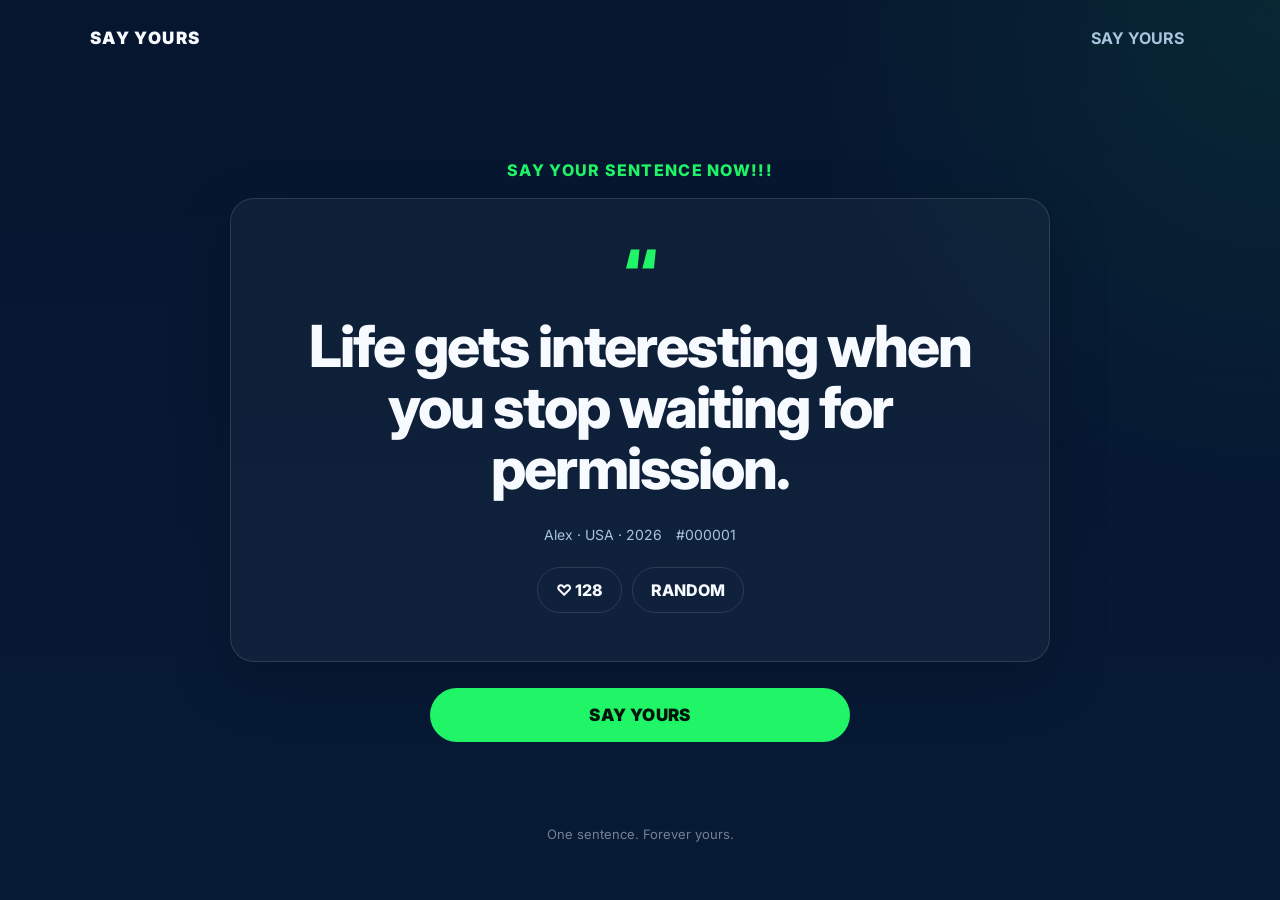
==== index.html @ 59a4abff "Add files via upload" ====
<!DOCTYPE html>
<html lang="en">
<head>
  <meta charset="UTF-8" />
  <meta name="viewport" content="width=device-width, initial-scale=1.0" />
  <meta name="theme-color" content="#06162F" />
  <meta name="description" content="SAY YOURS — Say your sentence NOW!!!" />
  <title>SAY YOURS — Say your sentence NOW!!!</title>
  <link rel="preconnect" href="https://fonts.googleapis.com">
  <link rel="preconnect" href="https://fonts.gstatic.com" crossorigin>
  <link href="https://fonts.googleapis.com/css2?family=Inter:wght@400;500;600;700;800;900&display=swap" rel="stylesheet">
  <link rel="stylesheet" href="styles.css" />
</head>
<body>
  <main id="app">
    <section class="screen active" id="home">
      <header class="topbar">
        <div class="brand">SAY YOURS</div>
        <button class="ghost-link" data-go="write">SAY YOURS</button>
      </header>

      <div class="home-wrap">
        <p class="eyebrow">Say your sentence NOW!!!</p>

        <article class="sentence-card">
          <div class="quote-mark">“</div>
          <p class="hero-sentence" id="homeSentence">
            Life gets interesting when you stop waiting for permission.
          </p>
          <div class="sentence-meta">
            <span>Alex · USA · 2026</span>
            <span>#000001</span>
          </div>
          <div class="sentence-actions">
            <button class="like-btn" id="likeBtn">♡ <span id="likeCount">128</span></button>
            <button class="mini-btn" id="randomBtn">RANDOM</button>
          </div>
        </article>

        <button class="primary big" data-go="write">SAY YOURS</button>
      </div>

      <footer class="footer">One sentence. Forever yours.</footer>
    </section>

    <section class="screen" id="write">
      <header class="topbar">
        <button class="back-btn" data-go="home">←</button>
        <div class="brand">SAY YOURS</div>
        <div class="spacer"></div>
      </header>

      <div class="form-wrap">
        <p class="eyebrow">Your words. Your legacy.</p>
        <h1>START NOW.</h1>

        <label class="section-label" for="sentenceInput">YOUR SENTENCE</label>
        <div class="input-panel">
          <textarea id="sentenceInput" maxlength="150" placeholder="Write something worth keeping..."></textarea>
          <div class="counter"><span id="charCount">0</span>/150</div>
        </div>

        <div class="section-label">MAKE IT YOURS</div>
        <div class="grid">
          <input id="nameInput" type="text" maxlength="40" placeholder="Name or nickname" />
          <input id="countryInput" type="text" maxlength="40" placeholder="Country" />
          <input id="yearInput" type="number" min="1900" max="2100" placeholder="Year (optional)" />
        </div>

        <div class="section-label">TAGS <span class="optional">(OPTIONAL · MAX 3)</span></div>
        <input id="tagsInput" type="text" maxlength="80" placeholder="life, love, football" />

        <button class="secondary inspiration" id="inspireBtn">NEED INSPIRATION</button>
        <button class="primary big" id="publishBtn">PUBLISH</button>

        <p class="fineprint">You can write in any language. Your sentence will stay exactly as you wrote it.</p>
      </div>
    </section>

    <section class="screen" id="checkout">
      <header class="topbar">
        <button class="back-btn" data-go="write">←</button>
        <div class="brand">SAY YOURS</div>
        <div class="spacer"></div>
      </header>

      <div class="checkout-wrap">
        <p class="eyebrow">Make it permanent.</p>
        <div class="price">US$1</div>
        <p class="checkout-copy">Just 1 dollar to be a poet.</p>

        <div class="preview-card">
          <p id="checkoutSentence">Your sentence will appear here.</p>
          <span id="checkoutAuthor">Anonymous</span>
        </div>

        <button class="pay-button apple" id="applePayBtn"> Pay</button>
        <button class="pay-button google" id="googlePayBtn">G Pay</button>
        <button class="pay-button paypal" id="paypalBtn">PayPal</button>

        <p class="fineprint">Demo checkout for now. Real payments will be connected later.</p>
      </div>
    </section>

    <section class="screen" id="success">
      <header class="topbar">
        <div class="brand">SAY YOURS</div>
        <button class="ghost-link" data-go="home">HOME</button>
      </header>

      <div class="success-wrap">
        <p class="eyebrow">IT’S YOURS!</p>
        <div class="success-quote">“</div>
        <p class="success-sentence" id="successSentence"></p>
        <div class="success-meta" id="successMeta"></div>
        <div class="permanent-number" id="permanentNumber">#000000</div>

        <div class="share-row">
          <button class="secondary" id="copyBtn">COPY LINK</button>
          <button class="primary" id="anotherBtn">SAY ANOTHER</button>
        </div>
      </div>
    </section>
  </main>

  <script src="app.js"></script>
</body>
</html>
---- styles.css ----
* { box-sizing: border-box; }

:root {
  --navy: #06162F;
  --navy-2: #0B2144;
  --white: #F7FBFF;
  --soft: #A9C4DD;
  --green: #20F567;
  --line: rgba(255,255,255,.12);
}

html, body {
  margin: 0;
  min-height: 100%;
  background: var(--navy);
  color: var(--white);
  font-family: Inter, Arial, sans-serif;
}

body { min-height: 100vh; }

button, input, textarea { font: inherit; }

button { cursor: pointer; }

.screen {
  display: none;
  min-height: 100vh;
  padding: 0 18px 28px;
  background:
    radial-gradient(circle at top right, rgba(32,245,103,.08), transparent 32%),
    linear-gradient(180deg, #06162F 0%, #071A36 100%);
}

.screen.active { display: block; }

.topbar {
  max-width: 1100px;
  margin: 0 auto;
  height: 76px;
  display: flex;
  align-items: center;
  justify-content: space-between;
}

.brand {
  font-weight: 900;
  letter-spacing: .08em;
  font-size: 17px;
}

.ghost-link, .back-btn {
  background: transparent;
  color: var(--soft);
  border: 0;
  font-weight: 700;
}

.back-btn { font-size: 26px; color: var(--white); }
.spacer { width: 28px; }

.home-wrap, .form-wrap, .checkout-wrap, .success-wrap {
  width: min(100%, 820px);
  margin: 0 auto;
}

.home-wrap {
  min-height: calc(100vh - 150px);
  display: flex;
  flex-direction: column;
  justify-content: center;
  text-align: center;
}

.eyebrow {
  color: var(--green);
  text-transform: uppercase;
  font-weight: 800;
  letter-spacing: .08em;
  margin: 0 0 18px;
}

.sentence-card, .preview-card {
  border: 1px solid var(--line);
  background: rgba(255,255,255,.035);
  border-radius: 24px;
  padding: 30px 24px;
  box-shadow: 0 18px 60px rgba(0,0,0,.18);
}

.quote-mark, .success-quote {
  font-size: 64px;
  line-height: .8;
  color: var(--green);
  font-weight: 900;
}

.hero-sentence {
  margin: 18px auto 28px;
  max-width: 720px;
  font-size: clamp(30px, 5vw, 58px);
  line-height: 1.05;
  font-weight: 800;
  letter-spacing: -.035em;
}

.sentence-meta, .success-meta {
  display: flex;
  flex-wrap: wrap;
  justify-content: center;
  gap: 14px;
  color: var(--soft);
  font-size: 14px;
}

.sentence-actions {
  margin-top: 24px;
  display: flex;
  justify-content: center;
  gap: 10px;
}

.like-btn, .mini-btn, .secondary {
  border: 1px solid var(--line);
  background: transparent;
  color: var(--white);
  border-radius: 999px;
  padding: 12px 18px;
  font-weight: 800;
}

.primary {
  border: 0;
  background: var(--green);
  color: #00150A;
  border-radius: 999px;
  font-weight: 900;
  letter-spacing: .02em;
}

.big {
  width: min(100%, 420px);
  margin: 26px auto 0;
  padding: 17px 24px;
  font-size: 17px;
}

.footer {
  text-align: center;
  color: rgba(255,255,255,.45);
  font-size: 13px;
}

.form-wrap { padding: 34px 0 70px; }
.form-wrap h1 {
  font-size: clamp(44px, 7vw, 78px);
  margin: 0 0 34px;
  letter-spacing: -.055em;
}

.section-label {
  display: block;
  color: var(--green);
  font-size: 13px;
  font-weight: 900;
  letter-spacing: .08em;
  margin: 22px 0 10px;
}

.optional { color: var(--soft); font-weight: 600; }

.input-panel {
  border: 1px solid var(--line);
  border-radius: 20px;
  background: rgba(255,255,255,.035);
  padding: 16px;
}

textarea {
  width: 100%;
  min-height: 170px;
  resize: vertical;
  border: 0;
  outline: 0;
  background: transparent;
  color: var(--white);
  font-size: 24px;
  font-weight: 650;
  line-height: 1.35;
}

textarea::placeholder, input::placeholder { color: rgba(255,255,255,.35); }

.counter {
  text-align: right;
  color: var(--soft);
  font-size: 13px;
  margin-top: 8px;
}

.grid {
  display: grid;
  grid-template-columns: 1fr 1fr 1fr;
  gap: 10px;
}

input {
  width: 100%;
  border: 1px solid var(--line);
  border-radius: 14px;
  background: rgba(255,255,255,.035);
  color: var(--white);
  padding: 15px 14px;
  outline: none;
}

.inspiration {
  margin-top: 22px;
  width: 100%;
}

.fineprint {
  text-align: center;
  color: rgba(255,255,255,.48);
  font-size: 12px;
  margin-top: 16px;
  line-height: 1.5;
}

.checkout-wrap {
  padding: 54px 0 70px;
  text-align: center;
  max-width: 560px;
}

.price {
  font-size: clamp(72px, 14vw, 130px);
  font-weight: 900;
  letter-spacing: -.07em;
  color: var(--white);
}

.checkout-copy {
  margin: -4px 0 28px;
  color: var(--soft);
  font-size: 18px;
}

.preview-card {
  margin-bottom: 24px;
  text-align: left;
}

.preview-card p {
  font-size: 24px;
  line-height: 1.28;
  font-weight: 750;
  margin: 0 0 14px;
}

.preview-card span { color: var(--soft); font-size: 13px; }

.pay-button {
  width: 100%;
  border: 0;
  border-radius: 14px;
  padding: 16px;
  margin-top: 10px;
  font-weight: 800;
  font-size: 18px;
}

.apple { background: white; color: black; }
.google { background: #F3F3F3; color: #111; }
.paypal { background: #FFC439; color: #111; }

.success-wrap {
  min-height: calc(100vh - 110px);
  display: flex;
  flex-direction: column;
  justify-content: center;
  text-align: center;
}

.success-sentence {
  max-width: 780px;
  margin: 10px auto 24px;
  font-size: clamp(34px, 6vw, 72px);
  line-height: 1.05;
  font-weight: 900;
  letter-spacing: -.045em;
}

.permanent-number {
  margin-top: 22px;
  color: var(--green);
  font-weight: 900;
  font-size: 22px;
  letter-spacing: .08em;
}

.share-row {
  display: flex;
  justify-content: center;
  gap: 10px;
  margin-top: 34px;
  flex-wrap: wrap;
}

.share-row button { padding: 14px 22px; }

@media (max-width: 720px) {
  .topbar { height: 68px; }
  .screen { padding-left: 14px; padding-right: 14px; }
  .sentence-card { padding: 24px 18px; border-radius: 20px; }
  .grid { grid-template-columns: 1fr; }
  .form-wrap { padding-top: 18px; }
  .hero-sentence { font-size: 38px; }
  textarea { font-size: 21px; min-height: 150px; }
}

@media (min-width: 1000px) {
  .sentence-card { padding: 48px; }
}
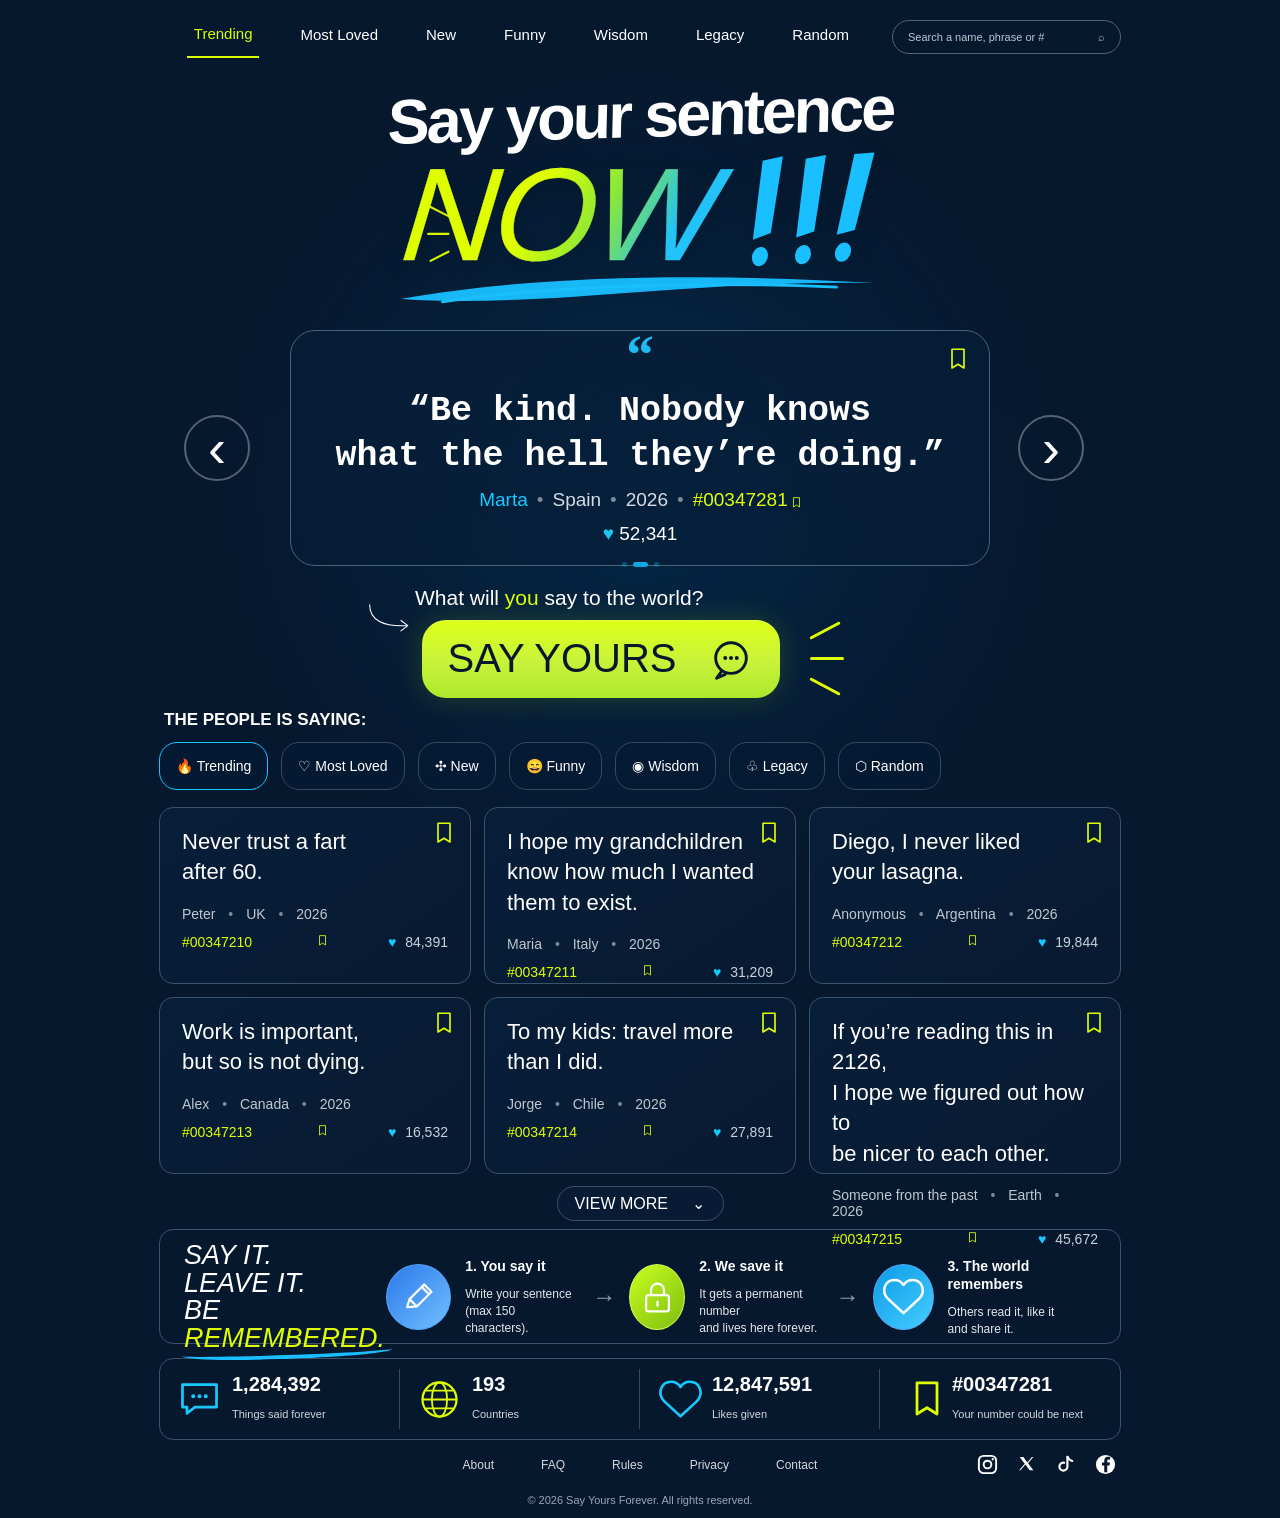
==== commit 4b4f46ff: "Add files via upload" ====
--- a/index.html
+++ b/index.html
@@ -1,57 +1,86 @@
 <!DOCTYPE html>
 <html lang="en">
 <head>
-  <meta charset="UTF-8" />
-  <meta name="viewport" content="width=device-width, initial-scale=1.0" />
-  <meta name="theme-color" content="#06162F" />
-  <meta name="description" content="SAY YOURS — Say your sentence NOW!!!" />
+  <meta charset="UTF-8">
+  <meta name="viewport" content="width=device-width, initial-scale=1.0">
+  <meta name="theme-color" content="#06172e">
+  <meta name="description" content="SAY YOURS — Say your sentence NOW!!!">
   <title>SAY YOURS — Say your sentence NOW!!!</title>
-  <link rel="preconnect" href="https://fonts.googleapis.com">
-  <link rel="preconnect" href="https://fonts.gstatic.com" crossorigin>
-  <link href="https://fonts.googleapis.com/css2?family=Inter:wght@400;500;600;700;800;900&display=swap" rel="stylesheet">
-  <link rel="stylesheet" href="styles.css" />
+  <link rel="stylesheet" href="styles.css">
 </head>
 <body>
   <main id="app">
     <section class="screen active" id="home">
-      <header class="topbar">
-        <div class="brand">SAY YOURS</div>
-        <button class="ghost-link" data-go="write">SAY YOURS</button>
-      </header>
-
-      <div class="home-wrap">
-        <p class="eyebrow">Say your sentence NOW!!!</p>
-
-        <article class="sentence-card">
-          <div class="quote-mark">“</div>
-          <p class="hero-sentence" id="homeSentence">
-            Life gets interesting when you stop waiting for permission.
-          </p>
-          <div class="sentence-meta">
-            <span>Alex · USA · 2026</span>
-            <span>#000001</span>
-          </div>
-          <div class="sentence-actions">
-            <button class="like-btn" id="likeBtn">♡ <span id="likeCount">128</span></button>
-            <button class="mini-btn" id="randomBtn">RANDOM</button>
-          </div>
-        </article>
-
-        <button class="primary big" data-go="write">SAY YOURS</button>
-      </div>
-
-      <footer class="footer">One sentence. Forever yours.</footer>
+<div class="page">
+<header class="top"><nav class="tabs"><a class="active">Trending</a><a>Most Loved</a><a>New</a><a>Funny</a><a>Wisdom</a><a>Legacy</a><a>Random</a></nav><div class="search">Search a name, phrase or # <span>⌕</span></div></header>
+<section class="hero">
+<div class="hero-title">
+      <div class="line1">Say your sentence</div>
+      <div class="now-wrap">
+      <span class="now-left-rays" aria-hidden="true"><i></i><i></i><i></i></span>
+      <div class="now-row" aria-label="NOW!!!"><span class="now-text">NOW</span><span class="bang-svg-group" aria-hidden="true">
+<span class="bang-svg"><svg viewBox="0 0 48 145"><path d="M14 7 L39 4 L29 99 L7 105 Z" fill="#19bfff"></path><ellipse cx="17" cy="127" rx="10" ry="12" fill="#19bfff"></ellipse></svg></span>
+<span class="bang-svg"><svg viewBox="0 0 48 145"><path d="M13 8 L38 5 L30 100 L8 106 Z" fill="#19bfff"></path><ellipse cx="18" cy="128" rx="10" ry="12" fill="#19bfff"></ellipse></svg></span>
+<span class="bang-svg"><svg viewBox="0 0 48 145"><path d="M15 6 L40 5 L29 101 L7 106 Z" fill="#19bfff"></path><ellipse cx="18" cy="128" rx="10" ry="12" fill="#19bfff"></ellipse></svg></span>
+</span>
+      </div></div>
+      <svg class="now-swoosh" viewBox="0 0 520 42" aria-hidden="true">
+        <path d="M18 31 C145 8 318 4 496 15 C421 13 328 19 259 24 C167 31 93 36 18 31Z" fill="#19bfff" opacity=".96"></path>
+        <path d="M60 34 C165 18 315 13 458 19" fill="none" stroke="#19bfff" stroke-width="2.8" stroke-linecap="round"></path>
+      </svg>
+    </div>
+<div class="quote-zone"><button class="circ">‹</button><div class="feature"><span class="feature-bookmark"><svg class="svg-bookmark" viewBox="0 0 24 32" aria-hidden="true"><path d="M4 3h16v25l-8-5-8 5z" fill="none" stroke="currentColor" stroke-width="2.2" stroke-linejoin="round"></path></svg></span><div class="qmark">“</div><div class="feature-text" id="homeSentence">“Be kind. Nobody knows<br>what the hell they’re doing.”</div><div class="feature-meta"><span class="cyan">Marta</span><i>•</i><span>Spain</span><i>•</i><span>2026</span><i>•</i><span class="lime">#00347281</span><span class="mini-bookmark"><svg class="svg-bookmark" viewBox="0 0 24 32" aria-hidden="true"><path d="M4 3h16v25l-8-5-8 5z" fill="none" stroke="currentColor" stroke-width="2.2" stroke-linejoin="round"></path></svg></span></div><div class="likes">♥ <span id="likeCount">52,341</span></div><div class="dots"><b></b><b class="on"></b><b></b></div></div><button class="circ">›</button></div>
+<div class="prompt-block">
+      <div class="question">What will <span>you</span> say to the world?</div>
+      <svg class="prompt-arrow" viewBox="0 0 95 58" aria-hidden="true">
+        <path d="M8 8 C8 35 32 46 72 44" fill="none" stroke="#fff" stroke-width="2.2" stroke-linecap="round"></path>
+        <path d="M62 35 L74 44 L62 53" fill="none" stroke="#fff" stroke-width="2.2" stroke-linecap="round" stroke-linejoin="round"></path>
+      </svg>
+    </div>
+    <div class="cta-row">
+      <button class="say" data-go="write">SAY YOURS <span class="chat-symbol"><svg class="svg-chat-round" viewBox="0 0 48 48" aria-hidden="true">
+  <circle cx="24" cy="22" r="16" fill="none" stroke="currentColor" stroke-width="3"></circle>
+  <path d="M14 36l-5 7 9-4" fill="none" stroke="currentColor" stroke-width="3" stroke-linecap="round" stroke-linejoin="round"></path>
+  <circle cx="18" cy="22" r="2.1" fill="currentColor"></circle>
+  <circle cx="24" cy="22" r="2.1" fill="currentColor"></circle>
+  <circle cx="30" cy="22" r="2.1" fill="currentColor"></circle>
+</svg></span></button>
+      <span class="cta-rays" aria-hidden="true"><i></i><i></i><i></i></span>
+    </div>
+</section>
+<section class="world"><h2>THE PEOPLE IS SAYING:</h2><div class="filters"><button class="sel">🔥 Trending</button><button>♡ Most Loved</button><button>✣ New</button><button>😄 Funny</button><button>◉ Wisdom</button><button>♧ Legacy</button><button>⬡ Random</button></div>
+<div class="cards">
+<article><span class="bookmark"><svg class="svg-bookmark" viewBox="0 0 24 32" aria-hidden="true"><path d="M4 3h16v25l-8-5-8 5z" fill="none" stroke="currentColor" stroke-width="2.2" stroke-linejoin="round"></path></svg></span><p>Never trust a fart<br>after 60.</p><div class="m">Peter <i>•</i> UK <i>•</i> 2026</div><footer><span class="lime">#00347210</span><span class="mini-bookmark"><svg class="svg-bookmark" viewBox="0 0 24 32" aria-hidden="true"><path d="M4 3h16v25l-8-5-8 5z" fill="none" stroke="currentColor" stroke-width="2.2" stroke-linejoin="round"></path></svg></span><span class="cyan">♥ <b>84,391</b></span></footer></article>
+<article><span class="bookmark"><svg class="svg-bookmark" viewBox="0 0 24 32" aria-hidden="true"><path d="M4 3h16v25l-8-5-8 5z" fill="none" stroke="currentColor" stroke-width="2.2" stroke-linejoin="round"></path></svg></span><p>I hope my grandchildren<br>know how much I wanted<br>them to exist.</p><div class="m">Maria <i>•</i> Italy <i>•</i> 2026</div><footer><span class="lime">#00347211</span><span class="mini-bookmark"><svg class="svg-bookmark" viewBox="0 0 24 32" aria-hidden="true"><path d="M4 3h16v25l-8-5-8 5z" fill="none" stroke="currentColor" stroke-width="2.2" stroke-linejoin="round"></path></svg></span><span class="cyan">♥ <b>31,209</b></span></footer></article>
+<article><span class="bookmark"><svg class="svg-bookmark" viewBox="0 0 24 32" aria-hidden="true"><path d="M4 3h16v25l-8-5-8 5z" fill="none" stroke="currentColor" stroke-width="2.2" stroke-linejoin="round"></path></svg></span><p>Diego, I never liked<br>your lasagna.</p><div class="m">Anonymous <i>•</i> Argentina <i>•</i> 2026</div><footer><span class="lime">#00347212</span><span class="mini-bookmark"><svg class="svg-bookmark" viewBox="0 0 24 32" aria-hidden="true"><path d="M4 3h16v25l-8-5-8 5z" fill="none" stroke="currentColor" stroke-width="2.2" stroke-linejoin="round"></path></svg></span><span class="cyan">♥ <b>19,844</b></span></footer></article>
+<article><span class="bookmark"><svg class="svg-bookmark" viewBox="0 0 24 32" aria-hidden="true"><path d="M4 3h16v25l-8-5-8 5z" fill="none" stroke="currentColor" stroke-width="2.2" stroke-linejoin="round"></path></svg></span><p>Work is important,<br>but so is not dying.</p><div class="m">Alex <i>•</i> Canada <i>•</i> 2026</div><footer><span class="lime">#00347213</span><span class="mini-bookmark"><svg class="svg-bookmark" viewBox="0 0 24 32" aria-hidden="true"><path d="M4 3h16v25l-8-5-8 5z" fill="none" stroke="currentColor" stroke-width="2.2" stroke-linejoin="round"></path></svg></span><span class="cyan">♥ <b>16,532</b></span></footer></article>
+<article><span class="bookmark"><svg class="svg-bookmark" viewBox="0 0 24 32" aria-hidden="true"><path d="M4 3h16v25l-8-5-8 5z" fill="none" stroke="currentColor" stroke-width="2.2" stroke-linejoin="round"></path></svg></span><p>To my kids: travel more<br>than I did.</p><div class="m">Jorge <i>•</i> Chile <i>•</i> 2026</div><footer><span class="lime">#00347214</span><span class="mini-bookmark"><svg class="svg-bookmark" viewBox="0 0 24 32" aria-hidden="true"><path d="M4 3h16v25l-8-5-8 5z" fill="none" stroke="currentColor" stroke-width="2.2" stroke-linejoin="round"></path></svg></span><span class="cyan">♥ <b>27,891</b></span></footer></article>
+<article><span class="bookmark"><svg class="svg-bookmark" viewBox="0 0 24 32" aria-hidden="true"><path d="M4 3h16v25l-8-5-8 5z" fill="none" stroke="currentColor" stroke-width="2.2" stroke-linejoin="round"></path></svg></span><p>If you’re reading this in 2126,<br>I hope we figured out how to<br>be nicer to each other.</p><div class="m">Someone from the past <i>•</i> Earth <i>•</i> 2026</div><footer><span class="lime">#00347215</span><span class="mini-bookmark"><svg class="svg-bookmark" viewBox="0 0 24 32" aria-hidden="true"><path d="M4 3h16v25l-8-5-8 5z" fill="none" stroke="currentColor" stroke-width="2.2" stroke-linejoin="round"></path></svg></span><span class="cyan">♥ <b>45,672</b></span></footer></article>
+</div><button class="view">VIEW MORE <span class="view-arrow">⌄</span></button></section>
+<section class="steps"><div class="legacy">SAY IT.<br>LEAVE IT.<br><span class="be">BE</span> <span class="remembered">REMEMBERED.</span></div><div class="step"><div class="icon pen"><svg class="svg-step" viewBox="0 0 48 48" aria-hidden="true"><path d="m10 36 3-10L31 8l9 9-18 18zM13 26l9 9M28 11l9 9" fill="none" stroke="currentColor" stroke-width="2.7" stroke-linejoin="round"></path></svg></div><div><b>1. You say it</b><small>Write your sentence<br>(max 150 characters).</small></div></div><div class="arrowthin">→</div><div class="step"><div class="icon lock"><svg class="svg-step" viewBox="0 0 48 48" aria-hidden="true"><rect x="10" y="21" width="28" height="20" rx="3" fill="none" stroke="currentColor" stroke-width="2.7"></rect><path d="M16 21v-6a8 8 0 0 1 16 0v6M24 29v5" fill="none" stroke="currentColor" stroke-width="2.7" stroke-linecap="round"></path></svg></div><div><b>2. We save it</b><small>It gets a permanent number<br>and lives here forever.</small></div></div><div class="arrowthin">→</div><div class="step"><div class="icon heart"><svg class="svg-heart" viewBox="0 0 48 44" aria-hidden="true"><path d="M24 40 7.5 24.8C-2 16 3.2 3 14 3c5 0 8.2 2.7 10 5.6C25.8 5.7 29 3 34 3c10.8 0 16 13 6.5 21.8z" fill="none" stroke="currentColor" stroke-width="2.8" stroke-linejoin="round"></path></svg></div><div><b>3. The world remembers</b><small>Others read it, like it<br>and share it.</small></div></div></section>
+<section class="stats"><div><span class="ico chat-ico"><svg class="svg-chat" viewBox="0 0 48 42" aria-hidden="true"><path d="M5 5h38v25H19l-9 7v-7H5z" fill="none" stroke="currentColor" stroke-width="3" stroke-linejoin="round"></path><circle cx="17" cy="18" r="2.2" fill="currentColor"></circle><circle cx="24" cy="18" r="2.2" fill="currentColor"></circle><circle cx="31" cy="18" r="2.2" fill="currentColor"></circle></svg></span><b>1,284,392</b><small>Things said forever</small></div><div><span class="ico globe-ico lime"><svg class="svg-globe" viewBox="0 0 48 48" aria-hidden="true"><circle cx="24" cy="24" r="19" fill="none" stroke="currentColor" stroke-width="2.5"></circle><ellipse cx="24" cy="24" rx="8.5" ry="19" fill="none" stroke="currentColor" stroke-width="2"></ellipse><path d="M5 24h38M9 14h30M9 34h30" fill="none" stroke="currentColor" stroke-width="2"></path></svg></span><b>193</b><small>Countries</small></div><div><span class="ico cyan heart-ico"><svg class="svg-heart" viewBox="0 0 48 44" aria-hidden="true"><path d="M24 40 7.5 24.8C-2 16 3.2 3 14 3c5 0 8.2 2.7 10 5.6C25.8 5.7 29 3 34 3c10.8 0 16 13 6.5 21.8z" fill="none" stroke="currentColor" stroke-width="2.8" stroke-linejoin="round"></path></svg></span><b>12,847,591</b><small>Likes given</small></div><div><span class="ico lime stat-flag"><svg class="svg-bookmark" viewBox="0 0 24 32" aria-hidden="true"><path d="M4 3h16v25l-8-5-8 5z" fill="none" stroke="currentColor" stroke-width="2.2" stroke-linejoin="round"></path></svg></span><b>#00347281</b><small>Your number could be next</small></div></section>
+<footer class="footer"><div>About</div><div>FAQ</div><div>Rules</div><div>Privacy</div><div>Contact</div><span class="social">
+<svg viewBox="0 0 24 24" aria-label="Instagram"><rect x="3" y="3" width="18" height="18" rx="5" fill="none" stroke="currentColor" stroke-width="2"></rect><circle cx="12" cy="12" r="4" fill="none" stroke="currentColor" stroke-width="2"></circle><circle cx="17.5" cy="6.5" r="1.2" fill="currentColor"></circle></svg>
+<svg viewBox="0 0 24 24" aria-label="X">
+      <path d="M4.2 3.5h4.2l4.6 6.1 5.2-6.1h1.6l-6 7 6 8h-4.2l-4.9-6.5-5.5 6.5H3.6l6.3-7.3z" fill="currentColor"></path>
+    </svg>
+<svg viewBox="0 0 24 24" aria-label="TikTok"><path d="M14 4v10.2a4.2 4.2 0 1 1-3.3-4.1" fill="none" stroke="currentColor" stroke-width="2.2" stroke-linecap="round"></path><path d="M14 4c1.2 2.4 2.7 3.8 5 4.3" fill="none" stroke="currentColor" stroke-width="2.2" stroke-linecap="round"></path></svg>
+<svg viewBox="0 0 24 24" aria-label="Facebook">
+      <circle cx="12" cy="12" r="10" fill="currentColor"></circle>
+      <path d="M13.8 20v-7h2.4l.4-3h-2.8V8.3c0-.9.3-1.5 1.6-1.5h1.5V4.1c-.5-.1-1.4-.1-2.3-.1-2.3 0-3.9 1.4-3.9 4V10H8.3v3h2.4v7z" fill="#06172f"></path>
+    </svg>
+</span><small>© 2026 Say Yours Forever. All rights reserved.</small></footer>
+</div>
     </section>
 
-    <section class="screen" id="write">
-      <header class="topbar">
-        <button class="back-btn" data-go="home">←</button>
-        <div class="brand">SAY YOURS</div>
-        <div class="spacer"></div>
+    <section class="screen app-screen" id="write">
+      <header class="app-topbar">
+        <button class="app-back" data-go="home">←</button>
+        <div class="app-brand">SAY YOURS</div>
+        <div class="app-spacer"></div>
       </header>
-
       <div class="form-wrap">
-        <p class="eyebrow">Your words. Your legacy.</p>
+        <p class="app-eyebrow">Your words. Your legacy.</p>
         <h1>START NOW.</h1>
 
         <label class="section-label" for="sentenceInput">YOUR SENTENCE</label>
@@ -61,31 +90,30 @@
         </div>
 
         <div class="section-label">MAKE IT YOURS</div>
-        <div class="grid">
-          <input id="nameInput" type="text" maxlength="40" placeholder="Name or nickname" />
-          <input id="countryInput" type="text" maxlength="40" placeholder="Country" />
-          <input id="yearInput" type="number" min="1900" max="2100" placeholder="Year (optional)" />
+        <div class="input-grid">
+          <input id="nameInput" type="text" maxlength="40" placeholder="Name or nickname">
+          <input id="countryInput" type="text" maxlength="40" placeholder="Country">
+          <input id="yearInput" type="number" min="1900" max="2100" placeholder="Year (optional)">
         </div>
 
         <div class="section-label">TAGS <span class="optional">(OPTIONAL · MAX 3)</span></div>
-        <input id="tagsInput" type="text" maxlength="80" placeholder="life, love, football" />
+        <input id="tagsInput" type="text" maxlength="80" placeholder="life, love, football">
 
-        <button class="secondary inspiration" id="inspireBtn">NEED INSPIRATION</button>
-        <button class="primary big" id="publishBtn">PUBLISH</button>
+        <button class="app-secondary inspiration" id="inspireBtn">NEED INSPIRATION</button>
+        <button class="app-primary app-big" id="publishBtn">PUBLISH</button>
 
         <p class="fineprint">You can write in any language. Your sentence will stay exactly as you wrote it.</p>
       </div>
     </section>
 
-    <section class="screen" id="checkout">
-      <header class="topbar">
-        <button class="back-btn" data-go="write">←</button>
-        <div class="brand">SAY YOURS</div>
-        <div class="spacer"></div>
+    <section class="screen app-screen" id="checkout">
+      <header class="app-topbar">
+        <button class="app-back" data-go="write">←</button>
+        <div class="app-brand">SAY YOURS</div>
+        <div class="app-spacer"></div>
       </header>
-
       <div class="checkout-wrap">
-        <p class="eyebrow">Make it permanent.</p>
+        <p class="app-eyebrow">Make it permanent.</p>
         <div class="price">US$1</div>
         <p class="checkout-copy">Just 1 dollar to be a poet.</p>
 
@@ -97,27 +125,24 @@
         <button class="pay-button apple" id="applePayBtn"> Pay</button>
         <button class="pay-button google" id="googlePayBtn">G Pay</button>
         <button class="pay-button paypal" id="paypalBtn">PayPal</button>
-
         <p class="fineprint">Demo checkout for now. Real payments will be connected later.</p>
       </div>
     </section>
 
-    <section class="screen" id="success">
-      <header class="topbar">
-        <div class="brand">SAY YOURS</div>
-        <button class="ghost-link" data-go="home">HOME</button>
+    <section class="screen app-screen" id="success">
+      <header class="app-topbar">
+        <div class="app-brand">SAY YOURS</div>
+        <button class="app-home-link" data-go="home">HOME</button>
       </header>
-
       <div class="success-wrap">
-        <p class="eyebrow">IT’S YOURS!</p>
+        <p class="app-eyebrow">IT’S YOURS!</p>
         <div class="success-quote">“</div>
         <p class="success-sentence" id="successSentence"></p>
         <div class="success-meta" id="successMeta"></div>
         <div class="permanent-number" id="permanentNumber">#000000</div>
-
         <div class="share-row">
-          <button class="secondary" id="copyBtn">COPY LINK</button>
-          <button class="primary" id="anotherBtn">SAY ANOTHER</button>
+          <button class="app-secondary" id="copyBtn">COPY LINK</button>
+          <button class="app-primary" id="anotherBtn">SAY ANOTHER</button>
         </div>
       </div>
     </section>
--- a/styles.css
+++ b/styles.css
@@ -1,324 +1,1025 @@
-* { box-sizing: border-box; }
-
-:root {
-  --navy: #06162F;
-  --navy-2: #0B2144;
-  --white: #F7FBFF;
-  --soft: #A9C4DD;
-  --green: #20F567;
-  --line: rgba(255,255,255,.12);
-}
-
-html, body {
-  margin: 0;
-  min-height: 100%;
-  background: var(--navy);
-  color: var(--white);
-  font-family: Inter, Arial, sans-serif;
-}
-
-body { min-height: 100vh; }
-
-button, input, textarea { font: inherit; }
-
-button { cursor: pointer; }
-
-.screen {
-  display: none;
-  min-height: 100vh;
-  padding: 0 18px 28px;
+*{box-sizing:border-box}html,body{margin:0;background:#06172e;color:#fff;font-family:"Arial Narrow",Arial,sans-serif}body{background:radial-gradient(circle at 50% 32%,rgba(0,116,194,.16),transparent 34%),linear-gradient(#05182e,#06182e)}button,a{font:inherit}.page{width:min(100%,1024px);margin:auto;min-height:100vh;padding:20px 31px 12px}.top{height:55px;display:flex;align-items:flex-start;justify-content:flex-end;gap:36px}.tabs{display:flex;gap:34px;align-items:center}.tabs a{font-size:15px;color:#fff;text-decoration:none;padding:5px 7px 14px;white-space:nowrap}.tabs a.active{color:#d9ff00;border-bottom:2px solid #d9ff00}.search{width:229px;border:1px solid #536175;border-radius:22px;color:#bec7d1;padding:10px 15px;font-size:11px;display:flex;justify-content:space-between}.hero{padding-top:12px;text-align:center}.hero-title{margin:auto;width:700px;line-height:.85}.line1{font-weight:900;font-size:63px;letter-spacing:-3px}.now{font-family:Impact,"Arial Black",sans-serif;font-style:italic;font-size:150px;letter-spacing:-5px;background:linear-gradient(110deg,#dfff00 10%,#c9ff19 34%,#22c0f5 70%);-webkit-background-clip:text;background-clip:text;color:transparent;text-shadow:0 2px 0 rgba(255,255,255,.08);transform:skewX(-5deg);margin-top:10px}.now:after{content:"";display:block;width:455px;height:8px;border-radius:50%;background:#16bce9;margin:-8px auto 0;transform:rotate(-2deg)}.quote-zone{margin-top:8px;display:grid;grid-template-columns:78px 700px 78px;gap:28px;align-items:center;justify-content:center}.circ{width:66px;height:66px;border-radius:50%;border:2px solid #566273;background:transparent;color:white;font-size:54px;line-height:50px}.feature{height:236px;border:1px solid #496379;border-radius:25px;background:linear-gradient(180deg,rgba(6,29,55,.85),rgba(6,29,55,.6));display:flex;flex-direction:column;align-items:center;justify-content:center;padding:18px 40px 10px}.qmark{font:bold 55px Georgia;color:#1ebcf3;line-height:.6}.feature-text{font:bold 35px/1.28 "Courier New",monospace;margin:18px 0 10px}.feature-meta{font-size:19px;color:#d7dce2}.feature-meta i,.m i{font-style:normal;color:#7e8a98;margin:0 9px}.cyan{color:#18c9ff}.lime{color:#dfff00}.likes{font-size:19px;margin-top:12px}.likes:first-letter{color:#1cc5f5}.dots{height:12px;margin-top:8px}.dots b{display:inline-block;width:5px;height:5px;background:#0aa9e2;border-radius:50%;margin:0 3px;opacity:.4}.dots .on{opacity:1;width:15px;border-radius:8px}.question{font-size:21px;margin-top:29px}.question span{color:#dfff00}.cta-row{display:flex;align-items:center;justify-content:center;gap:20px;margin-top:13px}.say{width:358px;height:78px;border:0;border-radius:24px;background:linear-gradient(#d8ff10,#a9e326);font-family:Impact,"Arial Black",sans-serif;font-size:40px;color:#07172d;box-shadow:0 0 30px rgba(197,255,0,.16)}.say span{font-family:Arial;font-size:32px;margin-left:12px}.scribble{font-size:52px;color:#fff;line-height:1}.rights{color:#d8ff00;transform:rotate(90deg)}.world{margin-top:12px}.world h2{font-size:17px;margin:0 0 12px 5px}.filters{display:flex;gap:13px}.filters button{height:48px;padding:0 16px;border-radius:18px;border:1px solid #344a61;background:rgba(4,26,51,.75);color:#fff;font-size:14px}.filters .sel{border-color:#17c7ff}.cards{display:grid;grid-template-columns:repeat(3,1fr);gap:13px;margin-top:17px}.cards article{height:177px;border:1px solid #3a526a;border-radius:14px;background:linear-gradient(145deg,#071e39,#081a31);padding:19px 22px;position:relative}.cards p{font-size:22px;line-height:1.38;margin:0 0 18px}.bookmark{position:absolute;right:18px;top:14px;color:#d9e1e8;font-size:22px}.m{font-size:14px;color:#c0c8d0}.cards footer{display:flex;justify-content:space-between;margin-top:12px;font-size:14px}.cards footer b{color:#c9d2db;font-weight:400;margin-left:5px}.view{display:block;margin:12px auto 8px;width:167px;height:35px;border-radius:18px;border:1px solid #3b5269;background:#071c34;color:#fff}.steps{height:115px;border:1px solid #3a526b;border-radius:14px;display:grid;grid-template-columns:190px 1fr 25px 1fr 25px 1.15fr;align-items:center;padding:12px 24px;gap:12px}.legacy{font-family:Impact,"Arial Black",sans-serif;font-style:italic;font-size:27px;line-height:1.02}.legacy span{color:#dfff00}.step{display:flex;gap:14px;align-items:center}.step .icon{width:66px;height:66px;border-radius:50%;display:grid;place-items:center;font-size:35px;border:1px solid #56a8ff;background:linear-gradient(135deg,#2a78e9,#71c0ff)}.step .lock{background:linear-gradient(135deg,#c8ff20,#7ebd0f);border-color:#ceff54}.step .heart{background:linear-gradient(135deg,#0c9be7,#46ceff)}.step b{font-size:14px}.step small{display:block;margin-top:11px;font-size:12px;line-height:1.4;color:#e4e7eb}.arrowthin{font-size:24px;color:#91a0ae}.stats{height:82px;border:1px solid #3a526b;border-radius:14px;margin-top:14px;display:grid;grid-template-columns:repeat(4,1fr);align-items:center}.stats div{height:60px;border-right:1px solid #35485e;display:grid;grid-template-columns:54px 1fr;grid-template-rows:1fr 1fr;align-items:center;padding:0 18px}.stats div:last-child{border:0}.stats .ico{grid-row:1/3;font-size:42px;color:#18c9ff}.stats b{font-size:20px}.stats small{font-size:11px;color:#d2d8df}.footer{height:66px;position:relative;display:flex;gap:47px;justify-content:center;align-items:flex-start;padding-top:18px;font-size:12px;color:#d5d9de}.footer .social{position:absolute;right:4px;font-size:24px;top:15px}.footer small{position:absolute;bottom:0;font-size:11px;color:#9aa7b4}
+@media(max-width:760px){.page{padding:12px 14px}.top{height:auto;justify-content:center}.tabs{display:none}.search{width:100%}.hero{padding-top:16px}.hero-title{width:100%}.line1{font-size:38px}.now{font-size:86px;letter-spacing:-2px}.now:after{width:68%;height:5px}.quote-zone{grid-template-columns:28px 1fr 28px;gap:6px}.circ{width:28px;height:28px;font-size:24px;line-height:20px;border-width:1px}.feature{height:auto;min-height:230px;border-radius:18px;padding:20px 16px}.feature-text{font-size:25px}.feature-meta{font-size:14px;line-height:1.6}.question{font-size:18px}.scribble{display:none}.say{width:min(100%,340px);height:68px;font-size:34px}.filters{overflow-x:auto;padding-bottom:6px}.filters button{flex:0 0 auto}.cards{grid-template-columns:1fr}.cards article{height:auto;min-height:165px}.steps{height:auto;grid-template-columns:1fr;padding:20px}.legacy{text-align:center}.arrowthin{display:none}.step{justify-content:flex-start}.stats{height:auto;grid-template-columns:1fr 1fr}.stats div{border-bottom:1px solid #35485e}.footer{height:100px;gap:22px;flex-wrap:wrap;padding-right:0}.footer .social{position:static;width:100%;text-align:center}.footer small{position:static;width:100%;text-align:center}}
+
+/* --- Final HTML refinement based on MasterBuena(2) --- */
+.hero-title{margin:auto;width:720px;line-height:.9}
+.line1{
+  font-weight:900;
+  font-size:63px;
+  letter-spacing:-3px;
+  display:inline-block;
+  transform:rotate(-1.6deg) skewX(-3deg);
+  transform-origin:center bottom;
+}
+.now-row{
+  margin-top:8px;
+  display:flex;
+  align-items:flex-end;
+  justify-content:center;
+  gap:2px;
+  font-family:Impact,"Arial Black",sans-serif;
+  font-style:italic;
+  line-height:.78;
+  filter:drop-shadow(0 5px 12px rgba(0,0,0,.14));
+}
+.now-text{
+  font-size:150px;
+  letter-spacing:-7px;
+  background:linear-gradient(112deg,#dfff00 0%,#dfff00 38%,#8ae739 58%,#21c3f8 78%);
+  -webkit-background-clip:text;
+  background-clip:text;
+  color:transparent;
+  transform:skewX(-7deg);
+  -webkit-text-stroke:.3px rgba(255,255,255,.08);
+}
+.bang{
+  color:#dfff00;
+  font-size:145px;
+  transform:skewX(-10deg) rotate(-3deg);
+  margin-right:3px;
+  text-shadow:2px 0 rgba(255,255,255,.04);
+}
+.bang-group{
+  display:flex;
+  gap:1px;
+  margin-left:7px;
+  transform:translateY(-2px);
+}
+.bang-group span{
+  display:block;
+  color:#19bfff;
+  font-size:132px;
+  transform:skewX(-12deg) rotate(2deg);
+  letter-spacing:-12px;
+}
+.bang-group span:nth-child(2){transform:skewX(-10deg) rotate(1deg) scaleY(.98)}
+.bang-group span:nth-child(3){transform:skewX(-14deg) rotate(3deg) scaleY(1.02)}
+.now-swoosh{
+  display:block;
+  width:520px;
+  height:42px;
+  margin:-8px auto -4px;
+  overflow:visible;
+}
+
+/* featured card */
+.feature{position:relative}
+.feature-bookmark,.bookmark,.stat-flag{
+  position:absolute;
+  width:15px;
+  height:22px;
+  border:2px solid #dfff00;
+  border-bottom:0;
+  border-radius:2px 2px 0 0;
+}
+.feature-bookmark{right:22px;top:18px}
+.feature-bookmark:after,.bookmark:after,.stat-flag:after,.mini-bookmark:after{
+  content:"";
+  position:absolute;
+  left:2px;
+  bottom:-6px;
+  width:9px;
+  height:9px;
+  border-left:2px solid #dfff00;
+  border-bottom:2px solid #dfff00;
+  transform:rotate(-45deg);
+  background:#071c34;
+}
+.mini-bookmark{
+  display:inline-block;
+  position:relative;
+  width:7px;
+  height:10px;
+  border:1.6px solid #dfff00;
+  border-bottom:0;
+  margin-left:6px;
+  vertical-align:1px;
+}
+.mini-bookmark:after{
+  left:0;
+  bottom:-4px;
+  width:4px;
+  height:4px;
+  border-width:1.6px;
+}
+
+/* prompt + CTA */
+.prompt-block{
+  width:520px;
+  margin:26px auto -4px;
+  position:relative;
+  transform:translateX(-78px);
+  text-align:left;
+  padding-left:78px;
+}
+.question{font-size:21px;margin:0}
+.question span{color:#dfff00}
+.prompt-arrow{
+  position:absolute;
+  left:0;
+  top:12px;
+  width:82px;
+  height:54px;
+}
+.cta-row{display:flex;align-items:center;justify-content:center;gap:25px;margin-top:13px}
+.say{
+  width:358px;
+  height:78px;
+  border:0;
+  border-radius:24px;
+  background:linear-gradient(180deg,#ddff18,#ace82c);
+  font-family:Impact,"Arial Black",sans-serif;
+  font-size:40px;
+  color:#07172d;
+  box-shadow:0 0 30px rgba(197,255,0,.16);
+  display:flex;
+  align-items:center;
+  justify-content:center;
+  gap:21px;
+}
+.chat-symbol{
+  width:42px;
+  height:36px;
+  border:3px solid #07172d;
+  border-radius:50%;
+  position:relative;
+  display:flex;
+  align-items:center;
+  justify-content:center;
+  gap:3px;
+}
+.chat-symbol:after{
+  content:"";
+  position:absolute;
+  left:5px;
+  bottom:-7px;
+  width:11px;
+  height:10px;
+  border-left:3px solid #07172d;
+  border-bottom:3px solid #07172d;
+  transform:skewX(-25deg) rotate(-6deg);
+}
+.chat-symbol i{
+  width:4px;
+  height:4px;
+  background:#07172d;
+  border-radius:50%;
+  display:block;
+}
+.cta-rays{
+  width:54px;
+  height:58px;
+  position:relative;
+  display:block;
+}
+.cta-rays i{
+  position:absolute;
+  left:5px;
+  width:34px;
+  height:3px;
+  background:#dfff00;
+  transform-origin:left center;
+  border-radius:3px;
+}
+.cta-rays i:nth-child(1){top:7px;transform:rotate(-28deg)}
+.cta-rays i:nth-child(2){top:27px;transform:rotate(0)}
+.cta-rays i:nth-child(3){top:47px;transform:rotate(28deg)}
+
+/* Cards / bookmarks */
+.cards article{position:relative}
+.bookmark{right:18px;top:14px;background:transparent}
+.bookmark:after{background:#081a31}
+
+/* View more */
+.view{display:block;margin:12px auto 8px;width:167px;height:35px;border-radius:18px;border:1px solid #3b5269;background:#071c34;color:#fff}
+.view-arrow{display:inline-block;margin-left:20px;font-size:16px}
+
+/* Legacy */
+.legacy .be{color:#fff}
+.legacy .remembered{
+  color:#dfff00;
+  position:relative;
+  display:inline-block;
+}
+.legacy .remembered:after{
+  content:"";
+  position:absolute;
+  left:-2px;
+  right:-7px;
+  bottom:-7px;
+  height:9px;
+  border-bottom:4px solid #19bfff;
+  border-radius:50%;
+  transform:rotate(-2deg);
+}
+
+/* bottom stat icons */
+.stats div{position:relative}
+.stats .ico{grid-row:1/3;width:42px;height:42px;position:relative;font-size:42px}
+.stats .chat-ico{
+  border:3px solid #18c9ff;
+  border-radius:50%;
+}
+.stats .chat-ico:after{
+  content:"";
+  position:absolute;
+  left:4px;
+  bottom:-6px;
+  width:12px;
+  height:10px;
+  border-left:3px solid #18c9ff;
+  border-bottom:3px solid #18c9ff;
+  transform:skewX(-28deg);
+}
+.stats .globe-ico{
+  border:3px solid #dfff00;
+  border-radius:50%;
+}
+.stats .globe-ico:before{
+  content:"";
+  position:absolute;
+  left:10px;
+  right:10px;
+  top:2px;
+  bottom:2px;
+  border-left:2px solid #dfff00;
+  border-right:2px solid #dfff00;
+  border-radius:50%;
+}
+.stats .globe-ico:after{
+  content:"";
+  position:absolute;
+  left:3px;
+  right:3px;
+  top:18px;
+  border-top:2px solid #dfff00;
+}
+.stats .heart-ico{color:#18c9ff;font-size:49px;line-height:38px}
+.stats .stat-flag{
+  position:relative;
+  left:auto;top:auto;right:auto;
+  width:25px;
+  height:34px;
+  margin-left:6px;
+}
+.stats .stat-flag:after{background:#06182e}
+
+/* soften step icons to match approved look */
+.pen-glyph,.lock-glyph,.heart-glyph{font-size:34px;color:#fff}
+.step .lock-glyph{font-size:27px}
+
+/* hide obsolete glyph-based styles where needed */
+.scribble{display:none!important}
+
+@media(max-width:760px){
+  .hero-title{width:100%}
+  .line1{font-size:38px;letter-spacing:-2px;transform:rotate(-1deg) skewX(-2deg)}
+  .now-text{font-size:86px;letter-spacing:-4px}
+  .bang{font-size:80px}
+  .bang-group{margin-left:2px}
+  .bang-group span{font-size:76px;letter-spacing:-8px}
+  .now-swoosh{width:78%;height:28px;margin:-4px auto 0}
+  .prompt-block{width:100%;transform:none;padding-left:62px;margin-top:21px}
+  .prompt-arrow{left:0;top:8px;width:60px}
+  .question{font-size:17px}
+  .say{width:min(100%,340px);height:68px;font-size:34px;gap:16px}
+  .chat-symbol{width:36px;height:31px;border-width:2.5px}
+  .cta-rays{display:none}
+}
+
+/* --- Corrected hero + icon pass --- */
+.hero{overflow:visible}
+.hero-title{
+  width:860px;
+  max-width:100%;
+  overflow:visible;
+  padding:0 10px 12px;
+}
+.now-row{
+  width:100%;
+  display:flex;
+  flex-wrap:nowrap;
+  align-items:flex-end;
+  justify-content:center;
+  gap:0;
+  overflow:visible;
+  white-space:nowrap;
+}
+.now-text{
+  font-size:142px;
+  letter-spacing:-8px;
+  line-height:.78;
+  flex:0 0 auto;
+}
+.bang{
+  font-size:132px;
+  line-height:.78;
+  flex:0 0 auto;
+  margin-right:-3px;
+}
+.bang-group{
+  display:flex;
+  flex:0 0 auto;
+  gap:0;
+  margin-left:4px;
+  transform:translateY(-2px);
+}
+.bang-group span{
+  font-size:118px;
+  line-height:.78;
+  letter-spacing:-15px;
+}
+.now-swoosh{width:540px;max-width:72vw;margin:-3px auto 0}
+
+/* SVG bookmarks */
+.feature-bookmark,.bookmark,.mini-bookmark,.stat-flag{
+  border:0!important;
+  width:auto!important;
+  height:auto!important;
+  background:none!important;
+}
+.feature-bookmark:after,.bookmark:after,.mini-bookmark:after,.stat-flag:after{display:none!important}
+.svg-bookmark{display:block;width:18px;height:24px;color:#dfff00}
+.feature-bookmark{position:absolute;right:22px;top:16px}
+.bookmark{position:absolute;right:17px;top:13px}
+.mini-bookmark{display:inline-block;vertical-align:-3px;margin-left:4px}
+.mini-bookmark .svg-bookmark{width:9px;height:13px}
+.stats .stat-flag{position:relative;display:block;margin-left:4px}
+.stats .stat-flag .svg-bookmark{width:30px;height:40px}
+
+/* CTA icon */
+.chat-symbol{border:0!important;width:48px;height:42px}
+.chat-symbol:after,.chat-symbol i{display:none!important}
+.chat-symbol .svg-chat{width:48px;height:42px;color:#07172d}
+
+/* Step icons */
+.step .icon{color:#fff}
+.svg-step{width:39px;height:39px;color:#fff}
+.step .heart .svg-heart{width:43px;height:40px;color:#fff}
+
+/* Stats clean SVG icons */
+.stats .ico{border:0!important;display:grid;place-items:center}
+.stats .ico:before,.stats .ico:after{display:none!important}
+.stats .chat-ico .svg-chat{width:43px;height:38px;color:#18c9ff}
+.stats .globe-ico .svg-globe{width:43px;height:43px;color:#dfff00}
+.stats .heart-ico .svg-heart{width:45px;height:41px;color:#18c9ff}
+
+/* Footer social logos */
+.footer .social{
+  position:absolute;
+  right:4px;
+  top:13px;
+  display:flex;
+  align-items:center;
+  gap:17px;
+  color:#fff;
+  font-size:0;
+}
+.footer .social svg{width:23px;height:23px;display:block}
+
+/* Slightly more delicate arrow and prompt */
+.prompt-arrow path{stroke-width:1.8}
+.prompt-block{transform:translateX(-62px)}
+
+@media(max-width:760px){
+  .hero-title{width:100%;padding-left:0;padding-right:0}
+  .now-text{font-size:76px;letter-spacing:-5px}
+  .bang{font-size:71px}
+  .bang-group{margin-left:1px}
+  .bang-group span{font-size:65px;letter-spacing:-10px}
+  .now-swoosh{width:76vw}
+  .footer .social{position:static;width:100%;justify-content:center;margin-top:4px}
+}
+
+/* --- User-requested polish pass --- */
+
+/* Give NOW more breathing room and keep punctuation separated */
+.now-wrap{
+  position:relative;
+  display:inline-block;
+  width:790px;
+  max-width:100%;
+  overflow:visible;
+}
+.now-row{
+  width:100%;
+  justify-content:center;
+  padding:0 26px 0 28px;
+}
+.now-text{
+  margin:0 8px 0 3px;
+}
+.bang-left{
+  margin-right:8px!important;
+}
+.bang-group{
+  margin-left:10px!important;
+  gap:6px!important;
+}
+.bang-group span{
+  letter-spacing:-8px!important;
+}
+
+/* Three delicate rays to the left of !NOW!!! */
+.now-left-rays{
+  position:absolute;
+  left:18px;
+  top:72px;
+  width:70px;
+  height:86px;
+}
+.now-left-rays i{
+  position:absolute;
+  left:0;
+  width:42px;
+  height:4px;
+  background:#dfff00;
+  border-radius:4px;
+  transform-origin:right center;
+}
+.now-left-rays i:nth-child(1){top:8px;transform:rotate(27deg)}
+.now-left-rays i:nth-child(2){top:39px;transform:rotate(0deg)}
+.now-left-rays i:nth-child(3){top:70px;transform:rotate(-27deg)}
+
+/* Round chat icon inside SAY YOURS */
+.chat-symbol{
+  width:44px!important;
+  height:44px!important;
+  display:grid!important;
+  place-items:center!important;
+}
+.chat-symbol .svg-chat{display:none!important}
+.svg-chat-round{
+  width:44px;
+  height:44px;
+  color:#07172d;
+  display:block;
+}
+
+/* Cleaner social X + Facebook */
+.footer .social svg[aria-label="X"]{width:22px;height:22px}
+.footer .social svg[aria-label="Facebook"]{width:24px;height:24px}
+
+/* Mobile */
+@media(max-width:760px){
+  .now-wrap{width:100%}
+  .now-row{padding:0 8px}
+  .now-text{margin:0 3px}
+  .bang-left{margin-right:3px!important}
+  .bang-group{margin-left:4px!important;gap:1px!important}
+  .bang-group span{letter-spacing:-7px!important}
+  .now-left-rays{left:0;top:35px;width:40px;height:55px;transform:scale(.72)}
+  .chat-symbol,.svg-chat-round{width:38px!important;height:38px!important}
+}
+
+/* --- V3: brush punctuation + unclipped NOW + softer CTA gradient --- */
+.hero-title{
+  width:940px!important;
+  max-width:calc(100vw - 40px)!important;
+  overflow:visible!important;
+}
+.now-wrap{
+  width:900px!important;
+  max-width:100%!important;
+  overflow:visible!important;
+  margin:0 auto;
+}
+.now-row{
+  width:100%!important;
+  overflow:visible!important;
+  padding:0 12px!important;
+  gap:10px!important;
+  justify-content:center!important;
+}
+.now-text{
+  font-size:138px!important;
+  letter-spacing:-7px!important;
+  line-height:.78!important;
+  margin:0 8px!important;
+  flex:0 0 auto!important;
+  transform:skewX(-6deg)!important;
+}
+.bang,.bang-group{display:none!important}
+.bang-svg{
+  display:block;
+  flex:0 0 auto;
+  width:46px;
+  height:130px;
+  transform:skewX(-8deg) rotate(1deg);
+}
+.bang-left-svg{
+  width:54px;
+  transform:skewX(-7deg) rotate(-3deg);
+}
+.bang-svg svg{display:block;width:100%;height:100%;overflow:visible}
+.bang-svg-group{
+  display:flex;
+  flex:0 0 auto;
+  gap:7px;
+  align-items:flex-end;
+  margin-left:4px;
+}
+.bang-svg-group .bang-svg:nth-child(2){transform:skewX(-5deg) rotate(-1deg) translateY(1px)}
+.bang-svg-group .bang-svg:nth-child(3){transform:skewX(-9deg) rotate(2deg) translateY(-1px)}
+.now-left-rays{left:-7px!important;top:67px!important}
+.now-swoosh{width:560px!important;max-width:70vw!important;margin:-4px auto 0!important}
+
+/* Softer green-to-yellow CTA like approved reference */
+.say{
   background:
-    radial-gradient(circle at top right, rgba(32,245,103,.08), transparent 32%),
-    linear-gradient(180deg, #06162F 0%, #071A36 100%);
-}
-
-.screen.active { display: block; }
-
-.topbar {
-  max-width: 1100px;
-  margin: 0 auto;
-  height: 76px;
-  display: flex;
-  align-items: center;
-  justify-content: space-between;
-}
-
-.brand {
-  font-weight: 900;
-  letter-spacing: .08em;
-  font-size: 17px;
-}
-
-.ghost-link, .back-btn {
-  background: transparent;
-  color: var(--soft);
-  border: 0;
-  font-weight: 700;
-}
-
-.back-btn { font-size: 26px; color: var(--white); }
-.spacer { width: 28px; }
-
-.home-wrap, .form-wrap, .checkout-wrap, .success-wrap {
-  width: min(100%, 820px);
-  margin: 0 auto;
-}
-
-.home-wrap {
-  min-height: calc(100vh - 150px);
-  display: flex;
-  flex-direction: column;
-  justify-content: center;
-  text-align: center;
-}
-
-.eyebrow {
-  color: var(--green);
-  text-transform: uppercase;
-  font-weight: 800;
-  letter-spacing: .08em;
-  margin: 0 0 18px;
-}
-
-.sentence-card, .preview-card {
-  border: 1px solid var(--line);
-  background: rgba(255,255,255,.035);
-  border-radius: 24px;
-  padding: 30px 24px;
-  box-shadow: 0 18px 60px rgba(0,0,0,.18);
-}
-
-.quote-mark, .success-quote {
-  font-size: 64px;
-  line-height: .8;
-  color: var(--green);
-  font-weight: 900;
-}
-
-.hero-sentence {
-  margin: 18px auto 28px;
-  max-width: 720px;
-  font-size: clamp(30px, 5vw, 58px);
-  line-height: 1.05;
-  font-weight: 800;
-  letter-spacing: -.035em;
-}
-
-.sentence-meta, .success-meta {
-  display: flex;
-  flex-wrap: wrap;
-  justify-content: center;
-  gap: 14px;
-  color: var(--soft);
-  font-size: 14px;
-}
-
-.sentence-actions {
-  margin-top: 24px;
-  display: flex;
-  justify-content: center;
-  gap: 10px;
-}
-
-.like-btn, .mini-btn, .secondary {
-  border: 1px solid var(--line);
-  background: transparent;
-  color: var(--white);
-  border-radius: 999px;
-  padding: 12px 18px;
-  font-weight: 800;
-}
-
-.primary {
-  border: 0;
-  background: var(--green);
-  color: #00150A;
-  border-radius: 999px;
-  font-weight: 900;
-  letter-spacing: .02em;
-}
-
-.big {
-  width: min(100%, 420px);
-  margin: 26px auto 0;
-  padding: 17px 24px;
-  font-size: 17px;
-}
-
-.footer {
-  text-align: center;
-  color: rgba(255,255,255,.45);
-  font-size: 13px;
-}
-
-.form-wrap { padding: 34px 0 70px; }
-.form-wrap h1 {
-  font-size: clamp(44px, 7vw, 78px);
-  margin: 0 0 34px;
-  letter-spacing: -.055em;
-}
-
-.section-label {
-  display: block;
-  color: var(--green);
-  font-size: 13px;
-  font-weight: 900;
-  letter-spacing: .08em;
-  margin: 22px 0 10px;
-}
-
-.optional { color: var(--soft); font-weight: 600; }
-
-.input-panel {
-  border: 1px solid var(--line);
-  border-radius: 20px;
-  background: rgba(255,255,255,.035);
-  padding: 16px;
-}
-
-textarea {
-  width: 100%;
-  min-height: 170px;
-  resize: vertical;
-  border: 0;
-  outline: 0;
-  background: transparent;
-  color: var(--white);
-  font-size: 24px;
-  font-weight: 650;
-  line-height: 1.35;
-}
-
-textarea::placeholder, input::placeholder { color: rgba(255,255,255,.35); }
-
-.counter {
-  text-align: right;
-  color: var(--soft);
-  font-size: 13px;
-  margin-top: 8px;
-}
-
-.grid {
-  display: grid;
-  grid-template-columns: 1fr 1fr 1fr;
-  gap: 10px;
-}
-
-input {
-  width: 100%;
-  border: 1px solid var(--line);
-  border-radius: 14px;
-  background: rgba(255,255,255,.035);
-  color: var(--white);
-  padding: 15px 14px;
-  outline: none;
-}
-
-.inspiration {
-  margin-top: 22px;
-  width: 100%;
-}
-
-.fineprint {
-  text-align: center;
-  color: rgba(255,255,255,.48);
-  font-size: 12px;
-  margin-top: 16px;
-  line-height: 1.5;
-}
-
-.checkout-wrap {
-  padding: 54px 0 70px;
-  text-align: center;
-  max-width: 560px;
-}
-
-.price {
-  font-size: clamp(72px, 14vw, 130px);
-  font-weight: 900;
-  letter-spacing: -.07em;
-  color: var(--white);
-}
-
-.checkout-copy {
-  margin: -4px 0 28px;
-  color: var(--soft);
-  font-size: 18px;
-}
-
-.preview-card {
-  margin-bottom: 24px;
-  text-align: left;
-}
-
-.preview-card p {
-  font-size: 24px;
-  line-height: 1.28;
-  font-weight: 750;
-  margin: 0 0 14px;
-}
-
-.preview-card span { color: var(--soft); font-size: 13px; }
-
-.pay-button {
-  width: 100%;
-  border: 0;
-  border-radius: 14px;
-  padding: 16px;
-  margin-top: 10px;
-  font-weight: 800;
-  font-size: 18px;
-}
-
-.apple { background: white; color: black; }
-.google { background: #F3F3F3; color: #111; }
-.paypal { background: #FFC439; color: #111; }
-
-.success-wrap {
-  min-height: calc(100vh - 110px);
-  display: flex;
-  flex-direction: column;
-  justify-content: center;
-  text-align: center;
-}
-
-.success-sentence {
-  max-width: 780px;
-  margin: 10px auto 24px;
-  font-size: clamp(34px, 6vw, 72px);
-  line-height: 1.05;
-  font-weight: 900;
-  letter-spacing: -.045em;
-}
-
-.permanent-number {
-  margin-top: 22px;
-  color: var(--green);
-  font-weight: 900;
-  font-size: 22px;
-  letter-spacing: .08em;
-}
-
-.share-row {
-  display: flex;
-  justify-content: center;
-  gap: 10px;
-  margin-top: 34px;
-  flex-wrap: wrap;
-}
-
-.share-row button { padding: 14px 22px; }
-
-@media (max-width: 720px) {
-  .topbar { height: 68px; }
-  .screen { padding-left: 14px; padding-right: 14px; }
-  .sentence-card { padding: 24px 18px; border-radius: 20px; }
-  .grid { grid-template-columns: 1fr; }
-  .form-wrap { padding-top: 18px; }
-  .hero-sentence { font-size: 38px; }
-  textarea { font-size: 21px; min-height: 150px; }
-}
-
-@media (min-width: 1000px) {
-  .sentence-card { padding: 48px; }
-}
+    radial-gradient(circle at 18% 50%,rgba(226,255,44,.96) 0%,rgba(201,247,44,.96) 30%,transparent 54%),
+    linear-gradient(100deg,#b5e92b 0%,#c9f33a 38%,#e6ff2b 72%,#c4f02e 100%)!important;
+  box-shadow:
+    0 0 26px rgba(190,239,48,.20),
+    inset 0 1px 0 rgba(255,255,255,.18)!important;
+  border-radius:24px!important;
+}
+.say:hover{filter:brightness(1.03)}
+.svg-chat-round{width:46px!important;height:46px!important}
+
+/* Keep footer logos crisp */
+.footer .social svg[aria-label="X"]{width:21px!important;height:21px!important}
+.footer .social svg[aria-label="Facebook"]{width:23px!important;height:23px!important}
+
+@media(max-width:760px){
+  .hero-title{width:100%!important;max-width:100%!important}
+  .now-wrap{width:100%!important}
+  .now-row{gap:3px!important;padding:0 2px!important}
+  .now-text{font-size:72px!important;letter-spacing:-4px!important;margin:0 2px!important}
+  .bang-svg{width:25px;height:72px}
+  .bang-left-svg{width:29px}
+  .bang-svg-group{gap:2px;margin-left:1px}
+  .now-left-rays{left:-8px!important;top:31px!important;transform:scale(.55)!important}
+  .now-swoosh{width:76vw!important}
+}
+
+
+/* --- v5 Horacio polish: unclipped NOW, no leading bang, tighter rays/prompt, softer CTA --- */
+.hero,.hero-title,.now-wrap,.now-row{overflow:visible!important}
+.hero-title{
+  width:940px!important;
+  max-width:calc(100vw - 24px)!important;
+  padding-left:28px!important;
+  padding-right:28px!important;
+}
+.now-wrap{
+  width:820px!important;
+  max-width:100%!important;
+  padding:0 28px!important;
+  margin:2px auto 0!important;
+}
+.now-row{
+  width:auto!important;
+  padding:0!important;
+  gap:4px!important;
+  justify-content:center!important;
+}
+.now-text{
+  font-size:132px!important;
+  letter-spacing:-6px!important;
+  line-height:.82!important;
+  margin:0 5px 0 0!important;
+  flex:0 0 auto!important;
+}
+/* Leading exclamation removed in HTML; bring the three decorative rays close to N */
+.now-left-rays{
+  left:74px!important;
+  top:58px!important;
+  width:54px!important;
+  height:68px!important;
+  transform:scale(.78)!important;
+  transform-origin:right center!important;
+}
+.now-left-rays i{width:34px!important;height:3px!important}
+.now-left-rays i:nth-child(1){top:7px!important}
+.now-left-rays i:nth-child(2){top:31px!important}
+.now-left-rays i:nth-child(3){top:55px!important}
+.bang-left-svg{display:none!important}
+.bang-svg-group{gap:4px!important;margin-left:2px!important}
+.bang-svg{width:40px!important;height:116px!important}
+.now-swoosh{width:515px!important;max-width:68vw!important;margin:-2px auto 0!important}
+
+/* Pull the question closer to its arrow */
+.prompt-block{
+  width:470px!important;
+  margin:20px auto -3px!important;
+  transform:translateX(-44px)!important;
+  padding-left:54px!important;
+}
+.prompt-arrow{
+  left:4px!important;
+  top:7px!important;
+  width:55px!important;
+  height:48px!important;
+}
+.question{margin:0!important}
+
+/* Softer / more diffuse SAY YOURS button */
+.say{
+  background:
+    radial-gradient(circle at 26% 42%,rgba(236,255,93,.86) 0%,rgba(211,249,74,.74) 25%,rgba(188,234,57,.42) 52%,transparent 72%),
+    linear-gradient(105deg,rgba(176,224,52,.92) 0%,rgba(205,242,66,.90) 48%,rgba(224,250,73,.90) 76%,rgba(184,228,52,.92) 100%)!important;
+  box-shadow:
+    0 0 38px rgba(190,235,62,.16),
+    0 0 72px rgba(190,235,62,.08),
+    inset 0 1px 0 rgba(255,255,255,.16)!important;
+}
+
+@media(max-width:760px){
+  .hero-title{max-width:100%!important;padding-left:14px!important;padding-right:14px!important}
+  .now-wrap{width:100%!important;padding:0 18px!important}
+  .now-text{font-size:68px!important;letter-spacing:-3.5px!important;margin-right:2px!important}
+  .bang-svg{width:23px!important;height:66px!important}
+  .bang-svg-group{gap:1px!important;margin-left:0!important}
+  .now-left-rays{left:4px!important;top:25px!important;transform:scale(.50)!important}
+  .now-swoosh{width:72vw!important;max-width:72vw!important}
+  .prompt-block{width:100%!important;transform:none!important;padding-left:50px!important;margin-top:17px!important}
+  .prompt-arrow{left:2px!important;top:5px!important;width:50px!important}
+}
+
+
+/* --- v7: definitive W clearance + tighter rays + world heading polish --- */
+.now-text{
+  display:inline-block!important;
+  box-sizing:content-box!important;
+  padding-right:20px!important;
+  margin-right:-10px!important;
+  overflow:visible!important;
+  transform:skewX(-6deg)!important;
+  transform-origin:center center!important;
+}
+
+/* Bring the three yellow rays right up beside the N */
+.now-left-rays{
+  left:calc(50% - 228px)!important;
+  top:55px!important;
+  transform:scale(.72)!important;
+  transform-origin:right center!important;
+}
+.now-left-rays i{width:31px!important;height:3px!important}
+
+/* Slightly raise section and give heading more personality */
+.world{margin-top:-4px!important}
+.world h2{
+  margin:0 0 11px 5px!important;
+  font-family:Impact,"Arial Black",sans-serif!important;
+  font-style:italic!important;
+  font-size:20px!important;
+  font-weight:400!important;
+  letter-spacing:.8px!important;
+  transform:skewX(-4deg)!important;
+  transform-origin:left center!important;
+  text-shadow:0 2px 0 rgba(255,255,255,.03)!important;
+}
+
+@media(max-width:760px){
+  .now-text{
+    padding-right:10px!important;
+    margin-right:-5px!important;
+  }
+  .now-left-rays{
+    left:calc(50% - 132px)!important;
+    top:24px!important;
+    transform:scale(.48)!important;
+  }
+  .world{margin-top:2px!important}
+  .world h2{font-size:18px!important;letter-spacing:.5px!important}
+}
+
+/* --- v8: final micro-polish requested --- */
+/* Stop nibbling the W: remove negative pull and give the last glyph real air */
+.now-text{
+  letter-spacing:-4.5px!important;
+  padding-right:18px!important;
+  margin-right:4px!important;
+  overflow:visible!important;
+}
+
+/* Three cyan exclamation marks: all slightly leaning, with natural variation */
+.bang-svg-group{
+  gap:3px!important;
+  margin-left:0!important;
+  transform:rotate(-2deg)!important;
+  transform-origin:left bottom!important;
+}
+.bang-svg-group .bang-svg:nth-child(1){transform:skewX(-9deg) rotate(-4deg) translateY(1px)!important}
+.bang-svg-group .bang-svg:nth-child(2){transform:skewX(-8deg) rotate(-2deg) translateY(0)!important}
+.bang-svg-group .bang-svg:nth-child(3){transform:skewX(-10deg) rotate(0deg) translateY(-1px)!important}
+
+/* SAY YOURS: smoky gradient echoing NOW (lime -> green -> cyan) */
+.say{
+  background:
+    radial-gradient(circle at 24% 38%,rgba(223,255,0,.88) 0%,rgba(178,237,48,.74) 25%,rgba(92,210,126,.56) 50%,rgba(25,191,255,.46) 78%,rgba(25,191,255,.36) 100%),
+    linear-gradient(112deg,rgba(213,255,18,.88) 0%,rgba(174,236,52,.84) 34%,rgba(94,214,124,.78) 58%,rgba(33,195,248,.76) 100%)!important;
+  box-shadow:
+    0 0 34px rgba(130,225,119,.18),
+    0 0 68px rgba(25,191,255,.10),
+    inset 0 1px 0 rgba(255,255,255,.16)!important;
+}
+
+/* Section title requested: cyan + Comic Sans MS */
+.world{margin-top:-8px!important}
+.world h2{
+  color:#19bfff!important;
+  font-family:"Comic Sans MS","Comic Sans",cursive!important;
+  font-style:normal!important;
+  font-size:20px!important;
+  font-weight:700!important;
+  letter-spacing:.2px!important;
+  transform:rotate(-1deg)!important;
+  transform-origin:left center!important;
+  text-shadow:none!important;
+}
+
+@media(max-width:760px){
+  .now-text{
+    letter-spacing:-3px!important;
+    padding-right:10px!important;
+    margin-right:2px!important;
+  }
+  .bang-svg-group{gap:1px!important;transform:rotate(-2deg)!important}
+  .world{margin-top:0!important}
+  .world h2{font-size:17px!important}
+}
+\n\n/* --- v9: exact final tweaks --- */
+/* Give the skewed NOW extra real space so the W cannot clip */
+.now-wrap,.now-row,.now-text{overflow:visible!important}
+.now-text{
+  display:inline-block!important;
+  box-sizing:content-box!important;
+  padding-right:30px!important;
+  margin-right:2px!important;
+  letter-spacing:-4px!important;
+}
+
+/* Restore clean lime SAY YOURS button — no smoky/cyan treatment */
+.say{
+  background:linear-gradient(180deg,#ddff18 0%,#c9f33a 52%,#ace82c 100%)!important;
+  box-shadow:0 0 30px rgba(197,255,0,.16),inset 0 1px 0 rgba(255,255,255,.18)!important;
+}
+
+/* Smaller Comic Sans heading, lime/yellow, with safe spacing above filters */
+.world{margin-top:-3px!important}
+.world h2{
+  color:#dfff00!important;
+  font-family:"Comic Sans MS","Comic Sans",cursive!important;
+  font-style:normal!important;
+  font-size:16px!important;
+  line-height:1.15!important;
+  font-weight:700!important;
+  letter-spacing:.1px!important;
+  transform:rotate(-.6deg)!important;
+  transform-origin:left center!important;
+  margin:0 0 14px 5px!important;
+  text-shadow:none!important;
+}
+@media(max-width:760px){
+  .now-text{padding-right:18px!important;margin-right:1px!important;letter-spacing:-2.7px!important}
+  .world{margin-top:2px!important}
+  .world h2{font-size:14px!important;line-height:1.2!important;margin-bottom:12px!important}
+}
+
+
+/* --- v10: only restore original world heading treatment --- */
+.world{margin-top:12px!important;}
+.world h2{
+  color:#fff!important;
+  font-family:"Arial Narrow",Arial,sans-serif!important;
+  font-style:normal!important;
+  font-size:17px!important;
+  line-height:1.2!important;
+  font-weight:700!important;
+  letter-spacing:0!important;
+  transform:none!important;
+  text-shadow:none!important;
+  margin:0 0 12px 5px!important;
+}
+@media(max-width:760px){
+  .world{margin-top:12px!important;}
+  .world h2{font-size:17px!important;line-height:1.2!important;margin:0 0 12px 5px!important;}
+}
+
+
+/* =========================================================
+   NEXT BRANCH MERGE
+   Master Final remains the HOME visual.
+   The rules below only support the working demo flow.
+   ========================================================= */
+
+.screen{display:none;}
+.screen.active{display:block;}
+
+.app-screen{
+  min-height:100vh;
+  padding:0 18px 36px;
+  background:
+    radial-gradient(circle at top right,rgba(32,245,103,.08),transparent 32%),
+    linear-gradient(180deg,#06162f 0%,#071a36 100%);
+  color:#f7fbff;
+  font-family:Arial,sans-serif;
+}
+
+.app-topbar{
+  width:min(100%,1100px);
+  height:76px;
+  margin:0 auto;
+  display:flex;
+  align-items:center;
+  justify-content:space-between;
+}
+.app-brand{font-weight:900;letter-spacing:.08em;font-size:17px;}
+.app-back,.app-home-link{
+  border:0;
+  background:transparent;
+  color:#f7fbff;
+  font:inherit;
+  cursor:pointer;
+  font-weight:800;
+}
+.app-back{font-size:27px;}
+.app-home-link{color:#a9c4dd;}
+.app-spacer{width:28px;}
+
+.form-wrap,.checkout-wrap,.success-wrap{
+  width:min(100%,820px);
+  margin:0 auto;
+}
+.form-wrap{padding:34px 0 70px;}
+.form-wrap h1{
+  font-size:clamp(44px,7vw,78px);
+  margin:0 0 34px;
+  letter-spacing:-.055em;
+}
+.app-eyebrow{
+  color:#20f567;
+  text-transform:uppercase;
+  font-weight:800;
+  letter-spacing:.08em;
+  margin:0 0 18px;
+}
+.section-label{
+  display:block;
+  color:#20f567;
+  font-size:13px;
+  font-weight:900;
+  letter-spacing:.08em;
+  margin:22px 0 10px;
+}
+.optional{color:#a9c4dd;font-weight:600;}
+.input-panel,.preview-card{
+  border:1px solid rgba(255,255,255,.12);
+  background:rgba(255,255,255,.035);
+  border-radius:20px;
+}
+.input-panel{padding:16px;}
+.app-screen textarea{
+  width:100%;
+  min-height:170px;
+  resize:vertical;
+  border:0;
+  outline:0;
+  background:transparent;
+  color:#f7fbff;
+  font:inherit;
+  font-size:24px;
+  font-weight:650;
+  line-height:1.35;
+}
+.app-screen textarea::placeholder,
+.app-screen input::placeholder{color:rgba(255,255,255,.35);}
+.counter{
+  text-align:right;
+  color:#a9c4dd;
+  font-size:13px;
+  margin-top:8px;
+}
+.input-grid{
+  display:grid;
+  grid-template-columns:1fr 1fr 1fr;
+  gap:10px;
+}
+.app-screen input{
+  width:100%;
+  border:1px solid rgba(255,255,255,.12);
+  border-radius:14px;
+  background:rgba(255,255,255,.035);
+  color:#f7fbff;
+  padding:15px 14px;
+  outline:none;
+  font:inherit;
+}
+.app-primary,.app-secondary{
+  font:inherit;
+  cursor:pointer;
+  font-weight:900;
+}
+.app-primary{
+  border:0;
+  background:#20f567;
+  color:#00150a;
+  border-radius:999px;
+}
+.app-secondary{
+  border:1px solid rgba(255,255,255,.12);
+  background:transparent;
+  color:#f7fbff;
+  border-radius:999px;
+  padding:12px 18px;
+}
+.app-big{
+  display:block;
+  width:min(100%,420px);
+  margin:26px auto 0;
+  padding:17px 24px;
+  font-size:17px;
+}
+.inspiration{margin-top:22px;width:100%;}
+.fineprint{
+  text-align:center;
+  color:rgba(255,255,255,.48);
+  font-size:12px;
+  margin-top:16px;
+  line-height:1.5;
+}
+
+.checkout-wrap{
+  padding:54px 0 70px;
+  text-align:center;
+  max-width:560px;
+}
+.price{
+  font-size:clamp(72px,14vw,130px);
+  font-weight:900;
+  letter-spacing:-.07em;
+}
+.checkout-copy{margin:-4px 0 28px;color:#a9c4dd;font-size:18px;}
+.preview-card{padding:30px 24px;margin-bottom:24px;text-align:left;}
+.preview-card p{font-size:24px;line-height:1.28;font-weight:750;margin:0 0 14px;}
+.preview-card span{color:#a9c4dd;font-size:13px;}
+.pay-button{
+  width:100%;
+  border:0;
+  border-radius:14px;
+  padding:16px;
+  margin-top:10px;
+  font:inherit;
+  font-weight:800;
+  font-size:18px;
+  cursor:pointer;
+}
+.apple{background:white;color:black;}
+.google{background:#f3f3f3;color:#111;}
+.paypal{background:#ffc439;color:#111;}
+
+.success-wrap{
+  min-height:calc(100vh - 110px);
+  display:flex;
+  flex-direction:column;
+  justify-content:center;
+  text-align:center;
+}
+.success-quote{
+  font-size:64px;
+  line-height:.8;
+  color:#20f567;
+  font-weight:900;
+}
+.success-sentence{
+  max-width:780px;
+  margin:10px auto 24px;
+  font-size:clamp(34px,6vw,72px);
+  line-height:1.05;
+  font-weight:900;
+  letter-spacing:-.045em;
+}
+.success-meta{
+  display:flex;
+  flex-wrap:wrap;
+  justify-content:center;
+  gap:14px;
+  color:#a9c4dd;
+  font-size:14px;
+}
+.permanent-number{
+  margin-top:22px;
+  color:#20f567;
+  font-weight:900;
+  font-size:22px;
+  letter-spacing:.08em;
+}
+.share-row{
+  display:flex;
+  justify-content:center;
+  gap:10px;
+  margin-top:34px;
+  flex-wrap:wrap;
+}
+.share-row button{padding:14px 22px;}
+
+@media(max-width:720px){
+  .app-topbar{height:68px;}
+  .app-screen{padding-left:14px;padding-right:14px;}
+  .input-grid{grid-template-columns:1fr;}
+  .form-wrap{padding-top:18px;}
+  .app-screen textarea{font-size:21px;min-height:150px;}
+}
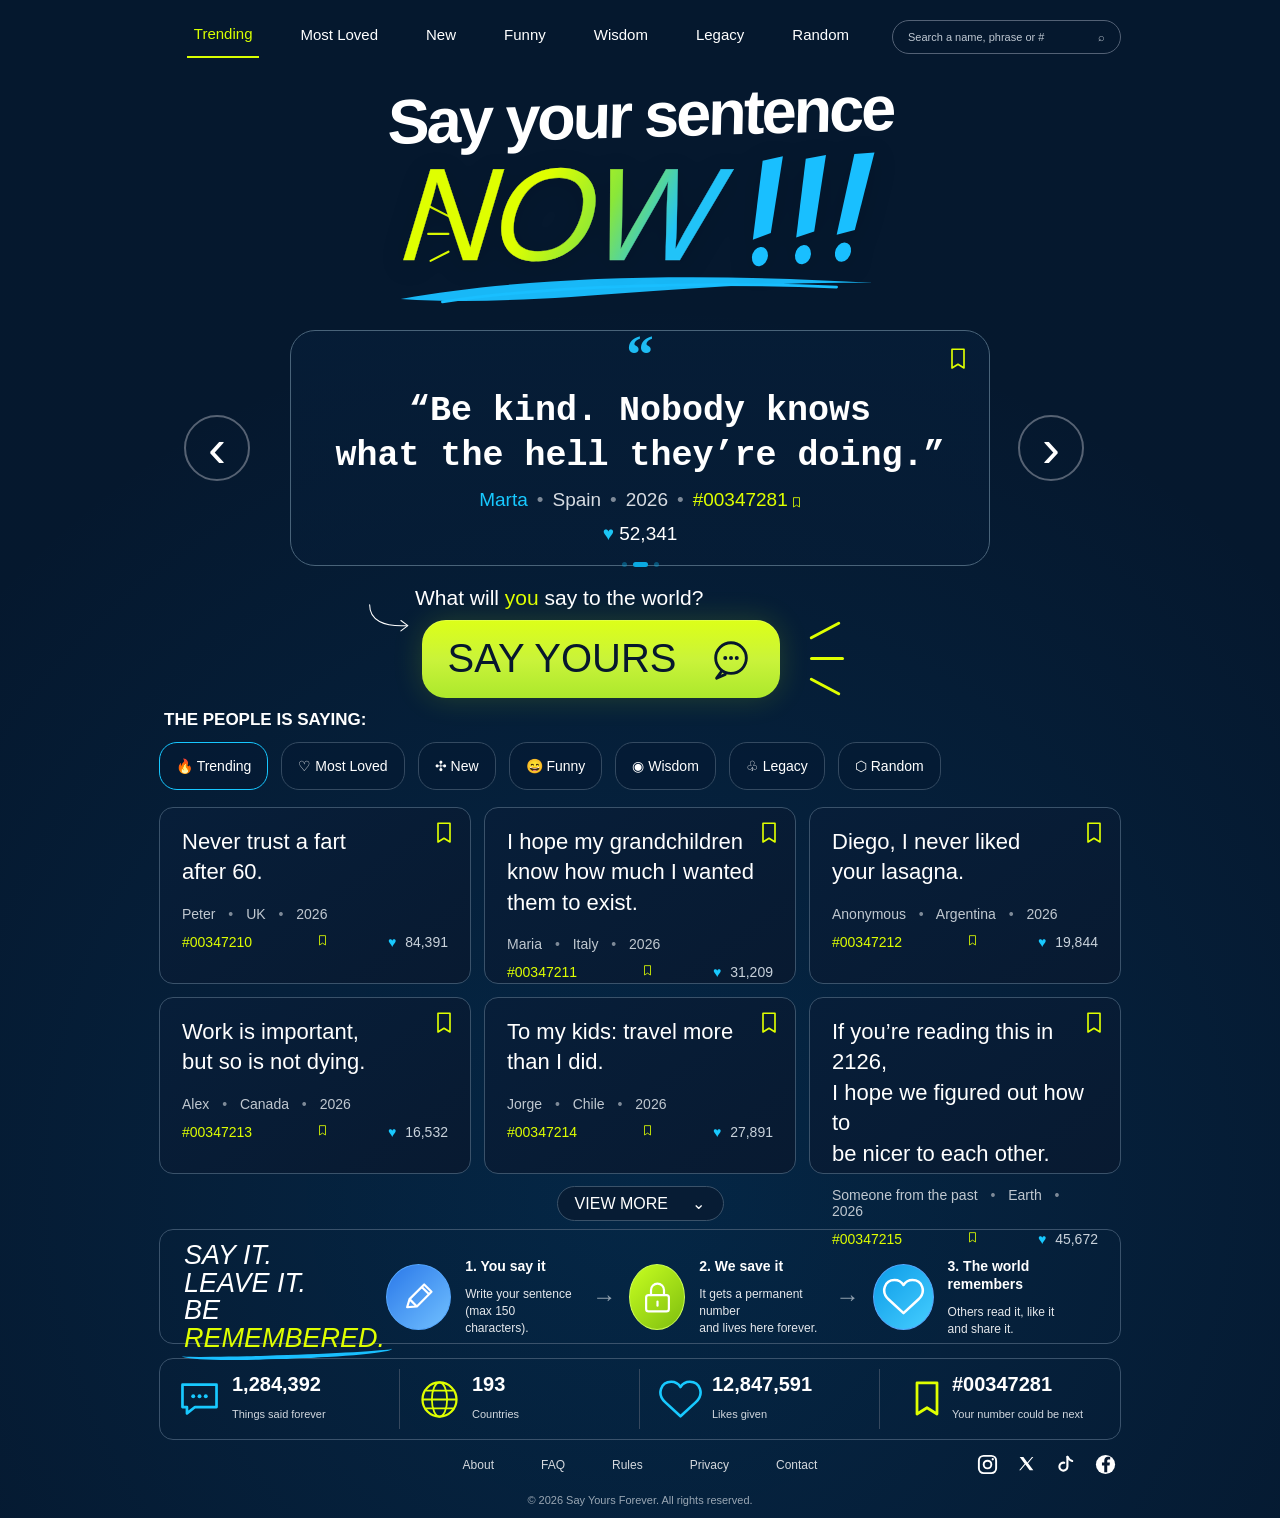
==== commit 51447ce6: "Add files via upload" ====
--- a/index.html
+++ b/index.html
@@ -1,122 +1,64 @@
 <!DOCTYPE html>
 <html lang="en">
 <head>
-  <meta charset="UTF-8">
-  <meta name="viewport" content="width=device-width, initial-scale=1.0">
-  <meta name="theme-color" content="#06172e">
-  <meta name="description" content="SAY YOURS — Say your sentence NOW!!!">
+  <meta charset="UTF-8" />
+  <meta name="viewport" content="width=device-width, initial-scale=1.0" />
+  <meta name="theme-color" content="#06162F" />
+  <meta name="description" content="SAY YOURS — Say your sentence NOW!!!" />
   <title>SAY YOURS — Say your sentence NOW!!!</title>
-  <link rel="stylesheet" href="styles.css">
+  <link rel="preconnect" href="https://fonts.googleapis.com">
+  <link rel="preconnect" href="https://fonts.gstatic.com" crossorigin>
+  <link href="https://fonts.googleapis.com/css2?family=Inter:wght@400;500;600;700;800;900&display=swap" rel="stylesheet">
+  <link rel="stylesheet" href="styles.css" />
 </head>
 <body>
   <main id="app">
-    <section class="screen active" id="home">
-<div class="page">
-<header class="top"><nav class="tabs"><a class="active">Trending</a><a>Most Loved</a><a>New</a><a>Funny</a><a>Wisdom</a><a>Legacy</a><a>Random</a></nav><div class="search">Search a name, phrase or # <span>⌕</span></div></header>
-<section class="hero">
-<div class="hero-title">
-      <div class="line1">Say your sentence</div>
-      <div class="now-wrap">
-      <span class="now-left-rays" aria-hidden="true"><i></i><i></i><i></i></span>
-      <div class="now-row" aria-label="NOW!!!"><span class="now-text">NOW</span><span class="bang-svg-group" aria-hidden="true">
-<span class="bang-svg"><svg viewBox="0 0 48 145"><path d="M14 7 L39 4 L29 99 L7 105 Z" fill="#19bfff"></path><ellipse cx="17" cy="127" rx="10" ry="12" fill="#19bfff"></ellipse></svg></span>
-<span class="bang-svg"><svg viewBox="0 0 48 145"><path d="M13 8 L38 5 L30 100 L8 106 Z" fill="#19bfff"></path><ellipse cx="18" cy="128" rx="10" ry="12" fill="#19bfff"></ellipse></svg></span>
-<span class="bang-svg"><svg viewBox="0 0 48 145"><path d="M15 6 L40 5 L29 101 L7 106 Z" fill="#19bfff"></path><ellipse cx="18" cy="128" rx="10" ry="12" fill="#19bfff"></ellipse></svg></span>
-</span>
-      </div></div>
-      <svg class="now-swoosh" viewBox="0 0 520 42" aria-hidden="true">
-        <path d="M18 31 C145 8 318 4 496 15 C421 13 328 19 259 24 C167 31 93 36 18 31Z" fill="#19bfff" opacity=".96"></path>
-        <path d="M60 34 C165 18 315 13 458 19" fill="none" stroke="#19bfff" stroke-width="2.8" stroke-linecap="round"></path>
-      </svg>
-    </div>
-<div class="quote-zone"><button class="circ">‹</button><div class="feature"><span class="feature-bookmark"><svg class="svg-bookmark" viewBox="0 0 24 32" aria-hidden="true"><path d="M4 3h16v25l-8-5-8 5z" fill="none" stroke="currentColor" stroke-width="2.2" stroke-linejoin="round"></path></svg></span><div class="qmark">“</div><div class="feature-text" id="homeSentence">“Be kind. Nobody knows<br>what the hell they’re doing.”</div><div class="feature-meta"><span class="cyan">Marta</span><i>•</i><span>Spain</span><i>•</i><span>2026</span><i>•</i><span class="lime">#00347281</span><span class="mini-bookmark"><svg class="svg-bookmark" viewBox="0 0 24 32" aria-hidden="true"><path d="M4 3h16v25l-8-5-8 5z" fill="none" stroke="currentColor" stroke-width="2.2" stroke-linejoin="round"></path></svg></span></div><div class="likes">♥ <span id="likeCount">52,341</span></div><div class="dots"><b></b><b class="on"></b><b></b></div></div><button class="circ">›</button></div>
-<div class="prompt-block">
-      <div class="question">What will <span>you</span> say to the world?</div>
-      <svg class="prompt-arrow" viewBox="0 0 95 58" aria-hidden="true">
-        <path d="M8 8 C8 35 32 46 72 44" fill="none" stroke="#fff" stroke-width="2.2" stroke-linecap="round"></path>
-        <path d="M62 35 L74 44 L62 53" fill="none" stroke="#fff" stroke-width="2.2" stroke-linecap="round" stroke-linejoin="round"></path>
-      </svg>
-    </div>
-    <div class="cta-row">
-      <button class="say" data-go="write">SAY YOURS <span class="chat-symbol"><svg class="svg-chat-round" viewBox="0 0 48 48" aria-hidden="true">
-  <circle cx="24" cy="22" r="16" fill="none" stroke="currentColor" stroke-width="3"></circle>
-  <path d="M14 36l-5 7 9-4" fill="none" stroke="currentColor" stroke-width="3" stroke-linecap="round" stroke-linejoin="round"></path>
-  <circle cx="18" cy="22" r="2.1" fill="currentColor"></circle>
-  <circle cx="24" cy="22" r="2.1" fill="currentColor"></circle>
-  <circle cx="30" cy="22" r="2.1" fill="currentColor"></circle>
-</svg></span></button>
-      <span class="cta-rays" aria-hidden="true"><i></i><i></i><i></i></span>
-    </div>
-</section>
-<section class="world"><h2>THE PEOPLE IS SAYING:</h2><div class="filters"><button class="sel">🔥 Trending</button><button>♡ Most Loved</button><button>✣ New</button><button>😄 Funny</button><button>◉ Wisdom</button><button>♧ Legacy</button><button>⬡ Random</button></div>
-<div class="cards">
-<article><span class="bookmark"><svg class="svg-bookmark" viewBox="0 0 24 32" aria-hidden="true"><path d="M4 3h16v25l-8-5-8 5z" fill="none" stroke="currentColor" stroke-width="2.2" stroke-linejoin="round"></path></svg></span><p>Never trust a fart<br>after 60.</p><div class="m">Peter <i>•</i> UK <i>•</i> 2026</div><footer><span class="lime">#00347210</span><span class="mini-bookmark"><svg class="svg-bookmark" viewBox="0 0 24 32" aria-hidden="true"><path d="M4 3h16v25l-8-5-8 5z" fill="none" stroke="currentColor" stroke-width="2.2" stroke-linejoin="round"></path></svg></span><span class="cyan">♥ <b>84,391</b></span></footer></article>
-<article><span class="bookmark"><svg class="svg-bookmark" viewBox="0 0 24 32" aria-hidden="true"><path d="M4 3h16v25l-8-5-8 5z" fill="none" stroke="currentColor" stroke-width="2.2" stroke-linejoin="round"></path></svg></span><p>I hope my grandchildren<br>know how much I wanted<br>them to exist.</p><div class="m">Maria <i>•</i> Italy <i>•</i> 2026</div><footer><span class="lime">#00347211</span><span class="mini-bookmark"><svg class="svg-bookmark" viewBox="0 0 24 32" aria-hidden="true"><path d="M4 3h16v25l-8-5-8 5z" fill="none" stroke="currentColor" stroke-width="2.2" stroke-linejoin="round"></path></svg></span><span class="cyan">♥ <b>31,209</b></span></footer></article>
-<article><span class="bookmark"><svg class="svg-bookmark" viewBox="0 0 24 32" aria-hidden="true"><path d="M4 3h16v25l-8-5-8 5z" fill="none" stroke="currentColor" stroke-width="2.2" stroke-linejoin="round"></path></svg></span><p>Diego, I never liked<br>your lasagna.</p><div class="m">Anonymous <i>•</i> Argentina <i>•</i> 2026</div><footer><span class="lime">#00347212</span><span class="mini-bookmark"><svg class="svg-bookmark" viewBox="0 0 24 32" aria-hidden="true"><path d="M4 3h16v25l-8-5-8 5z" fill="none" stroke="currentColor" stroke-width="2.2" stroke-linejoin="round"></path></svg></span><span class="cyan">♥ <b>19,844</b></span></footer></article>
-<article><span class="bookmark"><svg class="svg-bookmark" viewBox="0 0 24 32" aria-hidden="true"><path d="M4 3h16v25l-8-5-8 5z" fill="none" stroke="currentColor" stroke-width="2.2" stroke-linejoin="round"></path></svg></span><p>Work is important,<br>but so is not dying.</p><div class="m">Alex <i>•</i> Canada <i>•</i> 2026</div><footer><span class="lime">#00347213</span><span class="mini-bookmark"><svg class="svg-bookmark" viewBox="0 0 24 32" aria-hidden="true"><path d="M4 3h16v25l-8-5-8 5z" fill="none" stroke="currentColor" stroke-width="2.2" stroke-linejoin="round"></path></svg></span><span class="cyan">♥ <b>16,532</b></span></footer></article>
-<article><span class="bookmark"><svg class="svg-bookmark" viewBox="0 0 24 32" aria-hidden="true"><path d="M4 3h16v25l-8-5-8 5z" fill="none" stroke="currentColor" stroke-width="2.2" stroke-linejoin="round"></path></svg></span><p>To my kids: travel more<br>than I did.</p><div class="m">Jorge <i>•</i> Chile <i>•</i> 2026</div><footer><span class="lime">#00347214</span><span class="mini-bookmark"><svg class="svg-bookmark" viewBox="0 0 24 32" aria-hidden="true"><path d="M4 3h16v25l-8-5-8 5z" fill="none" stroke="currentColor" stroke-width="2.2" stroke-linejoin="round"></path></svg></span><span class="cyan">♥ <b>27,891</b></span></footer></article>
-<article><span class="bookmark"><svg class="svg-bookmark" viewBox="0 0 24 32" aria-hidden="true"><path d="M4 3h16v25l-8-5-8 5z" fill="none" stroke="currentColor" stroke-width="2.2" stroke-linejoin="round"></path></svg></span><p>If you’re reading this in 2126,<br>I hope we figured out how to<br>be nicer to each other.</p><div class="m">Someone from the past <i>•</i> Earth <i>•</i> 2026</div><footer><span class="lime">#00347215</span><span class="mini-bookmark"><svg class="svg-bookmark" viewBox="0 0 24 32" aria-hidden="true"><path d="M4 3h16v25l-8-5-8 5z" fill="none" stroke="currentColor" stroke-width="2.2" stroke-linejoin="round"></path></svg></span><span class="cyan">♥ <b>45,672</b></span></footer></article>
-</div><button class="view">VIEW MORE <span class="view-arrow">⌄</span></button></section>
-<section class="steps"><div class="legacy">SAY IT.<br>LEAVE IT.<br><span class="be">BE</span> <span class="remembered">REMEMBERED.</span></div><div class="step"><div class="icon pen"><svg class="svg-step" viewBox="0 0 48 48" aria-hidden="true"><path d="m10 36 3-10L31 8l9 9-18 18zM13 26l9 9M28 11l9 9" fill="none" stroke="currentColor" stroke-width="2.7" stroke-linejoin="round"></path></svg></div><div><b>1. You say it</b><small>Write your sentence<br>(max 150 characters).</small></div></div><div class="arrowthin">→</div><div class="step"><div class="icon lock"><svg class="svg-step" viewBox="0 0 48 48" aria-hidden="true"><rect x="10" y="21" width="28" height="20" rx="3" fill="none" stroke="currentColor" stroke-width="2.7"></rect><path d="M16 21v-6a8 8 0 0 1 16 0v6M24 29v5" fill="none" stroke="currentColor" stroke-width="2.7" stroke-linecap="round"></path></svg></div><div><b>2. We save it</b><small>It gets a permanent number<br>and lives here forever.</small></div></div><div class="arrowthin">→</div><div class="step"><div class="icon heart"><svg class="svg-heart" viewBox="0 0 48 44" aria-hidden="true"><path d="M24 40 7.5 24.8C-2 16 3.2 3 14 3c5 0 8.2 2.7 10 5.6C25.8 5.7 29 3 34 3c10.8 0 16 13 6.5 21.8z" fill="none" stroke="currentColor" stroke-width="2.8" stroke-linejoin="round"></path></svg></div><div><b>3. The world remembers</b><small>Others read it, like it<br>and share it.</small></div></div></section>
-<section class="stats"><div><span class="ico chat-ico"><svg class="svg-chat" viewBox="0 0 48 42" aria-hidden="true"><path d="M5 5h38v25H19l-9 7v-7H5z" fill="none" stroke="currentColor" stroke-width="3" stroke-linejoin="round"></path><circle cx="17" cy="18" r="2.2" fill="currentColor"></circle><circle cx="24" cy="18" r="2.2" fill="currentColor"></circle><circle cx="31" cy="18" r="2.2" fill="currentColor"></circle></svg></span><b>1,284,392</b><small>Things said forever</small></div><div><span class="ico globe-ico lime"><svg class="svg-globe" viewBox="0 0 48 48" aria-hidden="true"><circle cx="24" cy="24" r="19" fill="none" stroke="currentColor" stroke-width="2.5"></circle><ellipse cx="24" cy="24" rx="8.5" ry="19" fill="none" stroke="currentColor" stroke-width="2"></ellipse><path d="M5 24h38M9 14h30M9 34h30" fill="none" stroke="currentColor" stroke-width="2"></path></svg></span><b>193</b><small>Countries</small></div><div><span class="ico cyan heart-ico"><svg class="svg-heart" viewBox="0 0 48 44" aria-hidden="true"><path d="M24 40 7.5 24.8C-2 16 3.2 3 14 3c5 0 8.2 2.7 10 5.6C25.8 5.7 29 3 34 3c10.8 0 16 13 6.5 21.8z" fill="none" stroke="currentColor" stroke-width="2.8" stroke-linejoin="round"></path></svg></span><b>12,847,591</b><small>Likes given</small></div><div><span class="ico lime stat-flag"><svg class="svg-bookmark" viewBox="0 0 24 32" aria-hidden="true"><path d="M4 3h16v25l-8-5-8 5z" fill="none" stroke="currentColor" stroke-width="2.2" stroke-linejoin="round"></path></svg></span><b>#00347281</b><small>Your number could be next</small></div></section>
-<footer class="footer"><div>About</div><div>FAQ</div><div>Rules</div><div>Privacy</div><div>Contact</div><span class="social">
-<svg viewBox="0 0 24 24" aria-label="Instagram"><rect x="3" y="3" width="18" height="18" rx="5" fill="none" stroke="currentColor" stroke-width="2"></rect><circle cx="12" cy="12" r="4" fill="none" stroke="currentColor" stroke-width="2"></circle><circle cx="17.5" cy="6.5" r="1.2" fill="currentColor"></circle></svg>
-<svg viewBox="0 0 24 24" aria-label="X">
-      <path d="M4.2 3.5h4.2l4.6 6.1 5.2-6.1h1.6l-6 7 6 8h-4.2l-4.9-6.5-5.5 6.5H3.6l6.3-7.3z" fill="currentColor"></path>
-    </svg>
-<svg viewBox="0 0 24 24" aria-label="TikTok"><path d="M14 4v10.2a4.2 4.2 0 1 1-3.3-4.1" fill="none" stroke="currentColor" stroke-width="2.2" stroke-linecap="round"></path><path d="M14 4c1.2 2.4 2.7 3.8 5 4.3" fill="none" stroke="currentColor" stroke-width="2.2" stroke-linecap="round"></path></svg>
-<svg viewBox="0 0 24 24" aria-label="Facebook">
-      <circle cx="12" cy="12" r="10" fill="currentColor"></circle>
-      <path d="M13.8 20v-7h2.4l.4-3h-2.8V8.3c0-.9.3-1.5 1.6-1.5h1.5V4.1c-.5-.1-1.4-.1-2.3-.1-2.3 0-3.9 1.4-3.9 4V10H8.3v3h2.4v7z" fill="#06172f"></path>
-    </svg>
-</span><small>© 2026 Say Yours Forever. All rights reserved.</small></footer>
-</div>
+    <section class="screen active master-screen" id="home">
+      <iframe id="masterFrame" class="master-frame" src="master-home.html" title="SAY YOURS"></iframe>
     </section>
 
-    <section class="screen app-screen" id="write">
-      <header class="app-topbar">
-        <button class="app-back" data-go="home">←</button>
-        <div class="app-brand">SAY YOURS</div>
-        <div class="app-spacer"></div>
+    <section class="screen" id="write">
+      <header class="topbar">
+        <button class="back-btn" data-go="home">←</button>
+        <div class="brand">SAY YOURS</div>
+        <div class="spacer"></div>
       </header>
+
       <div class="form-wrap">
-        <p class="app-eyebrow">Your words. Your legacy.</p>
+        <p class="eyebrow">Your words. Your legacy.</p>
         <h1>START NOW.</h1>
-
         <label class="section-label" for="sentenceInput">YOUR SENTENCE</label>
         <div class="input-panel">
           <textarea id="sentenceInput" maxlength="150" placeholder="Write something worth keeping..."></textarea>
           <div class="counter"><span id="charCount">0</span>/150</div>
         </div>
+        <div class="section-label">MAKE IT YOURS</div>
+        <div class="grid">
+          <input id="nameInput" type="text" maxlength="40" placeholder="Name or nickname" />
+          <input id="countryInput" type="text" maxlength="40" placeholder="Country" />
+          <input id="yearInput" type="number" min="1900" max="2100" placeholder="Year (optional)" />
+        </div>
+        <div class="section-label">TAGS <span class="optional">(OPTIONAL · MAX 3)</span></div>
+        <input id="tagsInput" type="text" maxlength="80" placeholder="life, love, football" />
 
-        <div class="section-label">MAKE IT YOURS</div>
-        <div class="input-grid">
-          <input id="nameInput" type="text" maxlength="40" placeholder="Name or nickname">
-          <input id="countryInput" type="text" maxlength="40" placeholder="Country">
-          <input id="yearInput" type="number" min="1900" max="2100" placeholder="Year (optional)">
-        </div>
-
-        <div class="section-label">TAGS <span class="optional">(OPTIONAL · MAX 3)</span></div>
-        <input id="tagsInput" type="text" maxlength="80" placeholder="life, love, football">
-
-        <button class="app-secondary inspiration" id="inspireBtn">NEED INSPIRATION</button>
-        <button class="app-primary app-big" id="publishBtn">PUBLISH</button>
+        <button class="secondary inspiration" id="inspireBtn">NEED INSPIRATION</button>
+        <button class="primary big" id="publishBtn">PUBLISH</button>
 
         <p class="fineprint">You can write in any language. Your sentence will stay exactly as you wrote it.</p>
       </div>
     </section>
 
-    <section class="screen app-screen" id="checkout">
-      <header class="app-topbar">
-        <button class="app-back" data-go="write">←</button>
-        <div class="app-brand">SAY YOURS</div>
-        <div class="app-spacer"></div>
+    <section class="screen" id="checkout">
+      <header class="topbar">
+        <button class="back-btn" data-go="write">←</button>
+        <div class="brand">SAY YOURS</div>
+        <div class="spacer"></div>
       </header>
+
       <div class="checkout-wrap">
-        <p class="app-eyebrow">Make it permanent.</p>
+        <p class="eyebrow">Make it permanent.</p>
         <div class="price">US$1</div>
         <p class="checkout-copy">Just 1 dollar to be a poet.</p>
-
         <div class="preview-card">
           <p id="checkoutSentence">Your sentence will appear here.</p>
           <span id="checkoutAuthor">Anonymous</span>
@@ -129,20 +71,20 @@
       </div>
     </section>
 
-    <section class="screen app-screen" id="success">
-      <header class="app-topbar">
-        <div class="app-brand">SAY YOURS</div>
-        <button class="app-home-link" data-go="home">HOME</button>
+    <section class="screen" id="success">
+      <header class="topbar">
+        <div class="brand">SAY YOURS</div>
+        <button class="ghost-link" data-go="home">HOME</button>
       </header>
       <div class="success-wrap">
-        <p class="app-eyebrow">IT’S YOURS!</p>
+        <p class="eyebrow">IT’S YOURS!</p>
         <div class="success-quote">“</div>
         <p class="success-sentence" id="successSentence"></p>
         <div class="success-meta" id="successMeta"></div>
         <div class="permanent-number" id="permanentNumber">#000000</div>
         <div class="share-row">
-          <button class="app-secondary" id="copyBtn">COPY LINK</button>
-          <button class="app-primary" id="anotherBtn">SAY ANOTHER</button>
+          <button class="secondary" id="copyBtn">COPY LINK</button>
+          <button class="primary" id="anotherBtn">SAY ANOTHER</button>
         </div>
       </div>
     </section>
--- a/styles.css
+++ b/styles.css
@@ -1,1025 +1,273 @@
-*{box-sizing:border-box}html,body{margin:0;background:#06172e;color:#fff;font-family:"Arial Narrow",Arial,sans-serif}body{background:radial-gradient(circle at 50% 32%,rgba(0,116,194,.16),transparent 34%),linear-gradient(#05182e,#06182e)}button,a{font:inherit}.page{width:min(100%,1024px);margin:auto;min-height:100vh;padding:20px 31px 12px}.top{height:55px;display:flex;align-items:flex-start;justify-content:flex-end;gap:36px}.tabs{display:flex;gap:34px;align-items:center}.tabs a{font-size:15px;color:#fff;text-decoration:none;padding:5px 7px 14px;white-space:nowrap}.tabs a.active{color:#d9ff00;border-bottom:2px solid #d9ff00}.search{width:229px;border:1px solid #536175;border-radius:22px;color:#bec7d1;padding:10px 15px;font-size:11px;display:flex;justify-content:space-between}.hero{padding-top:12px;text-align:center}.hero-title{margin:auto;width:700px;line-height:.85}.line1{font-weight:900;font-size:63px;letter-spacing:-3px}.now{font-family:Impact,"Arial Black",sans-serif;font-style:italic;font-size:150px;letter-spacing:-5px;background:linear-gradient(110deg,#dfff00 10%,#c9ff19 34%,#22c0f5 70%);-webkit-background-clip:text;background-clip:text;color:transparent;text-shadow:0 2px 0 rgba(255,255,255,.08);transform:skewX(-5deg);margin-top:10px}.now:after{content:"";display:block;width:455px;height:8px;border-radius:50%;background:#16bce9;margin:-8px auto 0;transform:rotate(-2deg)}.quote-zone{margin-top:8px;display:grid;grid-template-columns:78px 700px 78px;gap:28px;align-items:center;justify-content:center}.circ{width:66px;height:66px;border-radius:50%;border:2px solid #566273;background:transparent;color:white;font-size:54px;line-height:50px}.feature{height:236px;border:1px solid #496379;border-radius:25px;background:linear-gradient(180deg,rgba(6,29,55,.85),rgba(6,29,55,.6));display:flex;flex-direction:column;align-items:center;justify-content:center;padding:18px 40px 10px}.qmark{font:bold 55px Georgia;color:#1ebcf3;line-height:.6}.feature-text{font:bold 35px/1.28 "Courier New",monospace;margin:18px 0 10px}.feature-meta{font-size:19px;color:#d7dce2}.feature-meta i,.m i{font-style:normal;color:#7e8a98;margin:0 9px}.cyan{color:#18c9ff}.lime{color:#dfff00}.likes{font-size:19px;margin-top:12px}.likes:first-letter{color:#1cc5f5}.dots{height:12px;margin-top:8px}.dots b{display:inline-block;width:5px;height:5px;background:#0aa9e2;border-radius:50%;margin:0 3px;opacity:.4}.dots .on{opacity:1;width:15px;border-radius:8px}.question{font-size:21px;margin-top:29px}.question span{color:#dfff00}.cta-row{display:flex;align-items:center;justify-content:center;gap:20px;margin-top:13px}.say{width:358px;height:78px;border:0;border-radius:24px;background:linear-gradient(#d8ff10,#a9e326);font-family:Impact,"Arial Black",sans-serif;font-size:40px;color:#07172d;box-shadow:0 0 30px rgba(197,255,0,.16)}.say span{font-family:Arial;font-size:32px;margin-left:12px}.scribble{font-size:52px;color:#fff;line-height:1}.rights{color:#d8ff00;transform:rotate(90deg)}.world{margin-top:12px}.world h2{font-size:17px;margin:0 0 12px 5px}.filters{display:flex;gap:13px}.filters button{height:48px;padding:0 16px;border-radius:18px;border:1px solid #344a61;background:rgba(4,26,51,.75);color:#fff;font-size:14px}.filters .sel{border-color:#17c7ff}.cards{display:grid;grid-template-columns:repeat(3,1fr);gap:13px;margin-top:17px}.cards article{height:177px;border:1px solid #3a526a;border-radius:14px;background:linear-gradient(145deg,#071e39,#081a31);padding:19px 22px;position:relative}.cards p{font-size:22px;line-height:1.38;margin:0 0 18px}.bookmark{position:absolute;right:18px;top:14px;color:#d9e1e8;font-size:22px}.m{font-size:14px;color:#c0c8d0}.cards footer{display:flex;justify-content:space-between;margin-top:12px;font-size:14px}.cards footer b{color:#c9d2db;font-weight:400;margin-left:5px}.view{display:block;margin:12px auto 8px;width:167px;height:35px;border-radius:18px;border:1px solid #3b5269;background:#071c34;color:#fff}.steps{height:115px;border:1px solid #3a526b;border-radius:14px;display:grid;grid-template-columns:190px 1fr 25px 1fr 25px 1.15fr;align-items:center;padding:12px 24px;gap:12px}.legacy{font-family:Impact,"Arial Black",sans-serif;font-style:italic;font-size:27px;line-height:1.02}.legacy span{color:#dfff00}.step{display:flex;gap:14px;align-items:center}.step .icon{width:66px;height:66px;border-radius:50%;display:grid;place-items:center;font-size:35px;border:1px solid #56a8ff;background:linear-gradient(135deg,#2a78e9,#71c0ff)}.step .lock{background:linear-gradient(135deg,#c8ff20,#7ebd0f);border-color:#ceff54}.step .heart{background:linear-gradient(135deg,#0c9be7,#46ceff)}.step b{font-size:14px}.step small{display:block;margin-top:11px;font-size:12px;line-height:1.4;color:#e4e7eb}.arrowthin{font-size:24px;color:#91a0ae}.stats{height:82px;border:1px solid #3a526b;border-radius:14px;margin-top:14px;display:grid;grid-template-columns:repeat(4,1fr);align-items:center}.stats div{height:60px;border-right:1px solid #35485e;display:grid;grid-template-columns:54px 1fr;grid-template-rows:1fr 1fr;align-items:center;padding:0 18px}.stats div:last-child{border:0}.stats .ico{grid-row:1/3;font-size:42px;color:#18c9ff}.stats b{font-size:20px}.stats small{font-size:11px;color:#d2d8df}.footer{height:66px;position:relative;display:flex;gap:47px;justify-content:center;align-items:flex-start;padding-top:18px;font-size:12px;color:#d5d9de}.footer .social{position:absolute;right:4px;font-size:24px;top:15px}.footer small{position:absolute;bottom:0;font-size:11px;color:#9aa7b4}
-@media(max-width:760px){.page{padding:12px 14px}.top{height:auto;justify-content:center}.tabs{display:none}.search{width:100%}.hero{padding-top:16px}.hero-title{width:100%}.line1{font-size:38px}.now{font-size:86px;letter-spacing:-2px}.now:after{width:68%;height:5px}.quote-zone{grid-template-columns:28px 1fr 28px;gap:6px}.circ{width:28px;height:28px;font-size:24px;line-height:20px;border-width:1px}.feature{height:auto;min-height:230px;border-radius:18px;padding:20px 16px}.feature-text{font-size:25px}.feature-meta{font-size:14px;line-height:1.6}.question{font-size:18px}.scribble{display:none}.say{width:min(100%,340px);height:68px;font-size:34px}.filters{overflow-x:auto;padding-bottom:6px}.filters button{flex:0 0 auto}.cards{grid-template-columns:1fr}.cards article{height:auto;min-height:165px}.steps{height:auto;grid-template-columns:1fr;padding:20px}.legacy{text-align:center}.arrowthin{display:none}.step{justify-content:flex-start}.stats{height:auto;grid-template-columns:1fr 1fr}.stats div{border-bottom:1px solid #35485e}.footer{height:100px;gap:22px;flex-wrap:wrap;padding-right:0}.footer .social{position:static;width:100%;text-align:center}.footer small{position:static;width:100%;text-align:center}}
-
-/* --- Final HTML refinement based on MasterBuena(2) --- */
-.hero-title{margin:auto;width:720px;line-height:.9}
-.line1{
-  font-weight:900;
-  font-size:63px;
-  letter-spacing:-3px;
-  display:inline-block;
-  transform:rotate(-1.6deg) skewX(-3deg);
-  transform-origin:center bottom;
-}
-.now-row{
-  margin-top:8px;
-  display:flex;
-  align-items:flex-end;
-  justify-content:center;
-  gap:2px;
-  font-family:Impact,"Arial Black",sans-serif;
-  font-style:italic;
-  line-height:.78;
-  filter:drop-shadow(0 5px 12px rgba(0,0,0,.14));
-}
-.now-text{
-  font-size:150px;
-  letter-spacing:-7px;
-  background:linear-gradient(112deg,#dfff00 0%,#dfff00 38%,#8ae739 58%,#21c3f8 78%);
-  -webkit-background-clip:text;
-  background-clip:text;
-  color:transparent;
-  transform:skewX(-7deg);
-  -webkit-text-stroke:.3px rgba(255,255,255,.08);
-}
-.bang{
-  color:#dfff00;
-  font-size:145px;
-  transform:skewX(-10deg) rotate(-3deg);
-  margin-right:3px;
-  text-shadow:2px 0 rgba(255,255,255,.04);
-}
-.bang-group{
-  display:flex;
-  gap:1px;
-  margin-left:7px;
-  transform:translateY(-2px);
-}
-.bang-group span{
-  display:block;
-  color:#19bfff;
-  font-size:132px;
-  transform:skewX(-12deg) rotate(2deg);
-  letter-spacing:-12px;
-}
-.bang-group span:nth-child(2){transform:skewX(-10deg) rotate(1deg) scaleY(.98)}
-.bang-group span:nth-child(3){transform:skewX(-14deg) rotate(3deg) scaleY(1.02)}
-.now-swoosh{
-  display:block;
-  width:520px;
-  height:42px;
-  margin:-8px auto -4px;
-  overflow:visible;
-}
-
-/* featured card */
-.feature{position:relative}
-.feature-bookmark,.bookmark,.stat-flag{
-  position:absolute;
-  width:15px;
-  height:22px;
-  border:2px solid #dfff00;
-  border-bottom:0;
-  border-radius:2px 2px 0 0;
-}
-.feature-bookmark{right:22px;top:18px}
-.feature-bookmark:after,.bookmark:after,.stat-flag:after,.mini-bookmark:after{
-  content:"";
-  position:absolute;
-  left:2px;
-  bottom:-6px;
-  width:9px;
-  height:9px;
-  border-left:2px solid #dfff00;
-  border-bottom:2px solid #dfff00;
-  transform:rotate(-45deg);
-  background:#071c34;
-}
-.mini-bookmark{
-  display:inline-block;
-  position:relative;
-  width:7px;
-  height:10px;
-  border:1.6px solid #dfff00;
-  border-bottom:0;
-  margin-left:6px;
-  vertical-align:1px;
-}
-.mini-bookmark:after{
-  left:0;
-  bottom:-4px;
-  width:4px;
-  height:4px;
-  border-width:1.6px;
-}
-
-/* prompt + CTA */
-.prompt-block{
-  width:520px;
-  margin:26px auto -4px;
-  position:relative;
-  transform:translateX(-78px);
-  text-align:left;
-  padding-left:78px;
-}
-.question{font-size:21px;margin:0}
-.question span{color:#dfff00}
-.prompt-arrow{
-  position:absolute;
-  left:0;
-  top:12px;
-  width:82px;
-  height:54px;
-}
-.cta-row{display:flex;align-items:center;justify-content:center;gap:25px;margin-top:13px}
-.say{
-  width:358px;
-  height:78px;
-  border:0;
-  border-radius:24px;
-  background:linear-gradient(180deg,#ddff18,#ace82c);
-  font-family:Impact,"Arial Black",sans-serif;
-  font-size:40px;
-  color:#07172d;
-  box-shadow:0 0 30px rgba(197,255,0,.16);
-  display:flex;
-  align-items:center;
-  justify-content:center;
-  gap:21px;
-}
-.chat-symbol{
-  width:42px;
-  height:36px;
-  border:3px solid #07172d;
-  border-radius:50%;
-  position:relative;
-  display:flex;
-  align-items:center;
-  justify-content:center;
-  gap:3px;
-}
-.chat-symbol:after{
-  content:"";
-  position:absolute;
-  left:5px;
-  bottom:-7px;
-  width:11px;
-  height:10px;
-  border-left:3px solid #07172d;
-  border-bottom:3px solid #07172d;
-  transform:skewX(-25deg) rotate(-6deg);
-}
-.chat-symbol i{
-  width:4px;
-  height:4px;
-  background:#07172d;
-  border-radius:50%;
-  display:block;
-}
-.cta-rays{
-  width:54px;
-  height:58px;
-  position:relative;
-  display:block;
-}
-.cta-rays i{
-  position:absolute;
-  left:5px;
-  width:34px;
-  height:3px;
-  background:#dfff00;
-  transform-origin:left center;
-  border-radius:3px;
-}
-.cta-rays i:nth-child(1){top:7px;transform:rotate(-28deg)}
-.cta-rays i:nth-child(2){top:27px;transform:rotate(0)}
-.cta-rays i:nth-child(3){top:47px;transform:rotate(28deg)}
-
-/* Cards / bookmarks */
-.cards article{position:relative}
-.bookmark{right:18px;top:14px;background:transparent}
-.bookmark:after{background:#081a31}
-
-/* View more */
-.view{display:block;margin:12px auto 8px;width:167px;height:35px;border-radius:18px;border:1px solid #3b5269;background:#071c34;color:#fff}
-.view-arrow{display:inline-block;margin-left:20px;font-size:16px}
-
-/* Legacy */
-.legacy .be{color:#fff}
-.legacy .remembered{
-  color:#dfff00;
-  position:relative;
-  display:inline-block;
-}
-.legacy .remembered:after{
-  content:"";
-  position:absolute;
-  left:-2px;
-  right:-7px;
-  bottom:-7px;
-  height:9px;
-  border-bottom:4px solid #19bfff;
-  border-radius:50%;
-  transform:rotate(-2deg);
-}
-
-/* bottom stat icons */
-.stats div{position:relative}
-.stats .ico{grid-row:1/3;width:42px;height:42px;position:relative;font-size:42px}
-.stats .chat-ico{
-  border:3px solid #18c9ff;
-  border-radius:50%;
-}
-.stats .chat-ico:after{
-  content:"";
-  position:absolute;
-  left:4px;
-  bottom:-6px;
-  width:12px;
-  height:10px;
-  border-left:3px solid #18c9ff;
-  border-bottom:3px solid #18c9ff;
-  transform:skewX(-28deg);
-}
-.stats .globe-ico{
-  border:3px solid #dfff00;
-  border-radius:50%;
-}
-.stats .globe-ico:before{
-  content:"";
-  position:absolute;
-  left:10px;
-  right:10px;
-  top:2px;
-  bottom:2px;
-  border-left:2px solid #dfff00;
-  border-right:2px solid #dfff00;
-  border-radius:50%;
-}
-.stats .globe-ico:after{
-  content:"";
-  position:absolute;
-  left:3px;
-  right:3px;
-  top:18px;
-  border-top:2px solid #dfff00;
-}
-.stats .heart-ico{color:#18c9ff;font-size:49px;line-height:38px}
-.stats .stat-flag{
-  position:relative;
-  left:auto;top:auto;right:auto;
-  width:25px;
-  height:34px;
-  margin-left:6px;
-}
-.stats .stat-flag:after{background:#06182e}
-
-/* soften step icons to match approved look */
-.pen-glyph,.lock-glyph,.heart-glyph{font-size:34px;color:#fff}
-.step .lock-glyph{font-size:27px}
-
-/* hide obsolete glyph-based styles where needed */
-.scribble{display:none!important}
-
-@media(max-width:760px){
-  .hero-title{width:100%}
-  .line1{font-size:38px;letter-spacing:-2px;transform:rotate(-1deg) skewX(-2deg)}
-  .now-text{font-size:86px;letter-spacing:-4px}
-  .bang{font-size:80px}
-  .bang-group{margin-left:2px}
-  .bang-group span{font-size:76px;letter-spacing:-8px}
-  .now-swoosh{width:78%;height:28px;margin:-4px auto 0}
-  .prompt-block{width:100%;transform:none;padding-left:62px;margin-top:21px}
-  .prompt-arrow{left:0;top:8px;width:60px}
-  .question{font-size:17px}
-  .say{width:min(100%,340px);height:68px;font-size:34px;gap:16px}
-  .chat-symbol{width:36px;height:31px;border-width:2.5px}
-  .cta-rays{display:none}
-}
-
-/* --- Corrected hero + icon pass --- */
-.hero{overflow:visible}
-.hero-title{
-  width:860px;
-  max-width:100%;
-  overflow:visible;
-  padding:0 10px 12px;
-}
-.now-row{
-  width:100%;
-  display:flex;
-  flex-wrap:nowrap;
-  align-items:flex-end;
-  justify-content:center;
-  gap:0;
-  overflow:visible;
-  white-space:nowrap;
-}
-.now-text{
-  font-size:142px;
-  letter-spacing:-8px;
-  line-height:.78;
-  flex:0 0 auto;
-}
-.bang{
-  font-size:132px;
-  line-height:.78;
-  flex:0 0 auto;
-  margin-right:-3px;
-}
-.bang-group{
-  display:flex;
-  flex:0 0 auto;
-  gap:0;
-  margin-left:4px;
-  transform:translateY(-2px);
-}
-.bang-group span{
-  font-size:118px;
-  line-height:.78;
-  letter-spacing:-15px;
-}
-.now-swoosh{width:540px;max-width:72vw;margin:-3px auto 0}
-
-/* SVG bookmarks */
-.feature-bookmark,.bookmark,.mini-bookmark,.stat-flag{
-  border:0!important;
-  width:auto!important;
-  height:auto!important;
-  background:none!important;
-}
-.feature-bookmark:after,.bookmark:after,.mini-bookmark:after,.stat-flag:after{display:none!important}
-.svg-bookmark{display:block;width:18px;height:24px;color:#dfff00}
-.feature-bookmark{position:absolute;right:22px;top:16px}
-.bookmark{position:absolute;right:17px;top:13px}
-.mini-bookmark{display:inline-block;vertical-align:-3px;margin-left:4px}
-.mini-bookmark .svg-bookmark{width:9px;height:13px}
-.stats .stat-flag{position:relative;display:block;margin-left:4px}
-.stats .stat-flag .svg-bookmark{width:30px;height:40px}
-
-/* CTA icon */
-.chat-symbol{border:0!important;width:48px;height:42px}
-.chat-symbol:after,.chat-symbol i{display:none!important}
-.chat-symbol .svg-chat{width:48px;height:42px;color:#07172d}
-
-/* Step icons */
-.step .icon{color:#fff}
-.svg-step{width:39px;height:39px;color:#fff}
-.step .heart .svg-heart{width:43px;height:40px;color:#fff}
-
-/* Stats clean SVG icons */
-.stats .ico{border:0!important;display:grid;place-items:center}
-.stats .ico:before,.stats .ico:after{display:none!important}
-.stats .chat-ico .svg-chat{width:43px;height:38px;color:#18c9ff}
-.stats .globe-ico .svg-globe{width:43px;height:43px;color:#dfff00}
-.stats .heart-ico .svg-heart{width:45px;height:41px;color:#18c9ff}
-
-/* Footer social logos */
-.footer .social{
-  position:absolute;
-  right:4px;
-  top:13px;
-  display:flex;
-  align-items:center;
-  gap:17px;
-  color:#fff;
-  font-size:0;
-}
-.footer .social svg{width:23px;height:23px;display:block}
-
-/* Slightly more delicate arrow and prompt */
-.prompt-arrow path{stroke-width:1.8}
-.prompt-block{transform:translateX(-62px)}
-
-@media(max-width:760px){
-  .hero-title{width:100%;padding-left:0;padding-right:0}
-  .now-text{font-size:76px;letter-spacing:-5px}
-  .bang{font-size:71px}
-  .bang-group{margin-left:1px}
-  .bang-group span{font-size:65px;letter-spacing:-10px}
-  .now-swoosh{width:76vw}
-  .footer .social{position:static;width:100%;justify-content:center;margin-top:4px}
-}
-
-/* --- User-requested polish pass --- */
-
-/* Give NOW more breathing room and keep punctuation separated */
-.now-wrap{
-  position:relative;
-  display:inline-block;
-  width:790px;
-  max-width:100%;
-  overflow:visible;
-}
-.now-row{
-  width:100%;
-  justify-content:center;
-  padding:0 26px 0 28px;
-}
-.now-text{
-  margin:0 8px 0 3px;
-}
-.bang-left{
-  margin-right:8px!important;
-}
-.bang-group{
-  margin-left:10px!important;
-  gap:6px!important;
-}
-.bang-group span{
-  letter-spacing:-8px!important;
-}
-
-/* Three delicate rays to the left of !NOW!!! */
-.now-left-rays{
-  position:absolute;
-  left:18px;
-  top:72px;
-  width:70px;
-  height:86px;
-}
-.now-left-rays i{
-  position:absolute;
-  left:0;
-  width:42px;
-  height:4px;
-  background:#dfff00;
-  border-radius:4px;
-  transform-origin:right center;
-}
-.now-left-rays i:nth-child(1){top:8px;transform:rotate(27deg)}
-.now-left-rays i:nth-child(2){top:39px;transform:rotate(0deg)}
-.now-left-rays i:nth-child(3){top:70px;transform:rotate(-27deg)}
-
-/* Round chat icon inside SAY YOURS */
-.chat-symbol{
-  width:44px!important;
-  height:44px!important;
-  display:grid!important;
-  place-items:center!important;
-}
-.chat-symbol .svg-chat{display:none!important}
-.svg-chat-round{
-  width:44px;
-  height:44px;
-  color:#07172d;
-  display:block;
-}
-
-/* Cleaner social X + Facebook */
-.footer .social svg[aria-label="X"]{width:22px;height:22px}
-.footer .social svg[aria-label="Facebook"]{width:24px;height:24px}
-
-/* Mobile */
-@media(max-width:760px){
-  .now-wrap{width:100%}
-  .now-row{padding:0 8px}
-  .now-text{margin:0 3px}
-  .bang-left{margin-right:3px!important}
-  .bang-group{margin-left:4px!important;gap:1px!important}
-  .bang-group span{letter-spacing:-7px!important}
-  .now-left-rays{left:0;top:35px;width:40px;height:55px;transform:scale(.72)}
-  .chat-symbol,.svg-chat-round{width:38px!important;height:38px!important}
-}
-
-/* --- V3: brush punctuation + unclipped NOW + softer CTA gradient --- */
-.hero-title{
-  width:940px!important;
-  max-width:calc(100vw - 40px)!important;
-  overflow:visible!important;
-}
-.now-wrap{
-  width:900px!important;
-  max-width:100%!important;
-  overflow:visible!important;
-  margin:0 auto;
-}
-.now-row{
-  width:100%!important;
-  overflow:visible!important;
-  padding:0 12px!important;
-  gap:10px!important;
-  justify-content:center!important;
-}
-.now-text{
-  font-size:138px!important;
-  letter-spacing:-7px!important;
-  line-height:.78!important;
-  margin:0 8px!important;
-  flex:0 0 auto!important;
-  transform:skewX(-6deg)!important;
-}
-.bang,.bang-group{display:none!important}
-.bang-svg{
-  display:block;
-  flex:0 0 auto;
-  width:46px;
-  height:130px;
-  transform:skewX(-8deg) rotate(1deg);
-}
-.bang-left-svg{
-  width:54px;
-  transform:skewX(-7deg) rotate(-3deg);
-}
-.bang-svg svg{display:block;width:100%;height:100%;overflow:visible}
-.bang-svg-group{
-  display:flex;
-  flex:0 0 auto;
-  gap:7px;
-  align-items:flex-end;
-  margin-left:4px;
-}
-.bang-svg-group .bang-svg:nth-child(2){transform:skewX(-5deg) rotate(-1deg) translateY(1px)}
-.bang-svg-group .bang-svg:nth-child(3){transform:skewX(-9deg) rotate(2deg) translateY(-1px)}
-.now-left-rays{left:-7px!important;top:67px!important}
-.now-swoosh{width:560px!important;max-width:70vw!important;margin:-4px auto 0!important}
-
-/* Softer green-to-yellow CTA like approved reference */
-.say{
+* { box-sizing: border-box; }
+
+:root {
+  --navy: #06162F;
+  --navy-2: #0B2144;
+  --white: #F7FBFF;
+  --soft: #A9C4DD;
+  --green: #20F567;
+  --line: rgba(255,255,255,.12);
+}
+
+html, body {
+  margin: 0;
+  min-height: 100%;
+  background: var(--navy);
+  color: var(--white);
+  font-family: Inter, Arial, sans-serif;
+}
+
+body { min-height: 100vh; }
+button, input, textarea { font: inherit; }
+button { cursor: pointer; }
+
+.screen {
+  display: none;
+  min-height: 100vh;
+  padding: 0 18px 28px;
   background:
-    radial-gradient(circle at 18% 50%,rgba(226,255,44,.96) 0%,rgba(201,247,44,.96) 30%,transparent 54%),
-    linear-gradient(100deg,#b5e92b 0%,#c9f33a 38%,#e6ff2b 72%,#c4f02e 100%)!important;
-  box-shadow:
-    0 0 26px rgba(190,239,48,.20),
-    inset 0 1px 0 rgba(255,255,255,.18)!important;
-  border-radius:24px!important;
-}
-.say:hover{filter:brightness(1.03)}
-.svg-chat-round{width:46px!important;height:46px!important}
-
-/* Keep footer logos crisp */
-.footer .social svg[aria-label="X"]{width:21px!important;height:21px!important}
-.footer .social svg[aria-label="Facebook"]{width:23px!important;height:23px!important}
-
-@media(max-width:760px){
-  .hero-title{width:100%!important;max-width:100%!important}
-  .now-wrap{width:100%!important}
-  .now-row{gap:3px!important;padding:0 2px!important}
-  .now-text{font-size:72px!important;letter-spacing:-4px!important;margin:0 2px!important}
-  .bang-svg{width:25px;height:72px}
-  .bang-left-svg{width:29px}
-  .bang-svg-group{gap:2px;margin-left:1px}
-  .now-left-rays{left:-8px!important;top:31px!important;transform:scale(.55)!important}
-  .now-swoosh{width:76vw!important}
-}
-
-
-/* --- v5 Horacio polish: unclipped NOW, no leading bang, tighter rays/prompt, softer CTA --- */
-.hero,.hero-title,.now-wrap,.now-row{overflow:visible!important}
-.hero-title{
-  width:940px!important;
-  max-width:calc(100vw - 24px)!important;
-  padding-left:28px!important;
-  padding-right:28px!important;
-}
-.now-wrap{
-  width:820px!important;
-  max-width:100%!important;
-  padding:0 28px!important;
-  margin:2px auto 0!important;
-}
-.now-row{
-  width:auto!important;
-  padding:0!important;
-  gap:4px!important;
-  justify-content:center!important;
-}
-.now-text{
-  font-size:132px!important;
-  letter-spacing:-6px!important;
-  line-height:.82!important;
-  margin:0 5px 0 0!important;
-  flex:0 0 auto!important;
-}
-/* Leading exclamation removed in HTML; bring the three decorative rays close to N */
-.now-left-rays{
-  left:74px!important;
-  top:58px!important;
-  width:54px!important;
-  height:68px!important;
-  transform:scale(.78)!important;
-  transform-origin:right center!important;
-}
-.now-left-rays i{width:34px!important;height:3px!important}
-.now-left-rays i:nth-child(1){top:7px!important}
-.now-left-rays i:nth-child(2){top:31px!important}
-.now-left-rays i:nth-child(3){top:55px!important}
-.bang-left-svg{display:none!important}
-.bang-svg-group{gap:4px!important;margin-left:2px!important}
-.bang-svg{width:40px!important;height:116px!important}
-.now-swoosh{width:515px!important;max-width:68vw!important;margin:-2px auto 0!important}
-
-/* Pull the question closer to its arrow */
-.prompt-block{
-  width:470px!important;
-  margin:20px auto -3px!important;
-  transform:translateX(-44px)!important;
-  padding-left:54px!important;
-}
-.prompt-arrow{
-  left:4px!important;
-  top:7px!important;
-  width:55px!important;
-  height:48px!important;
-}
-.question{margin:0!important}
-
-/* Softer / more diffuse SAY YOURS button */
-.say{
-  background:
-    radial-gradient(circle at 26% 42%,rgba(236,255,93,.86) 0%,rgba(211,249,74,.74) 25%,rgba(188,234,57,.42) 52%,transparent 72%),
-    linear-gradient(105deg,rgba(176,224,52,.92) 0%,rgba(205,242,66,.90) 48%,rgba(224,250,73,.90) 76%,rgba(184,228,52,.92) 100%)!important;
-  box-shadow:
-    0 0 38px rgba(190,235,62,.16),
-    0 0 72px rgba(190,235,62,.08),
-    inset 0 1px 0 rgba(255,255,255,.16)!important;
-}
-
-@media(max-width:760px){
-  .hero-title{max-width:100%!important;padding-left:14px!important;padding-right:14px!important}
-  .now-wrap{width:100%!important;padding:0 18px!important}
-  .now-text{font-size:68px!important;letter-spacing:-3.5px!important;margin-right:2px!important}
-  .bang-svg{width:23px!important;height:66px!important}
-  .bang-svg-group{gap:1px!important;margin-left:0!important}
-  .now-left-rays{left:4px!important;top:25px!important;transform:scale(.50)!important}
-  .now-swoosh{width:72vw!important;max-width:72vw!important}
-  .prompt-block{width:100%!important;transform:none!important;padding-left:50px!important;margin-top:17px!important}
-  .prompt-arrow{left:2px!important;top:5px!important;width:50px!important}
-}
-
-
-/* --- v7: definitive W clearance + tighter rays + world heading polish --- */
-.now-text{
-  display:inline-block!important;
-  box-sizing:content-box!important;
-  padding-right:20px!important;
-  margin-right:-10px!important;
-  overflow:visible!important;
-  transform:skewX(-6deg)!important;
-  transform-origin:center center!important;
-}
-
-/* Bring the three yellow rays right up beside the N */
-.now-left-rays{
-  left:calc(50% - 228px)!important;
-  top:55px!important;
-  transform:scale(.72)!important;
-  transform-origin:right center!important;
-}
-.now-left-rays i{width:31px!important;height:3px!important}
-
-/* Slightly raise section and give heading more personality */
-.world{margin-top:-4px!important}
-.world h2{
-  margin:0 0 11px 5px!important;
-  font-family:Impact,"Arial Black",sans-serif!important;
-  font-style:italic!important;
-  font-size:20px!important;
-  font-weight:400!important;
-  letter-spacing:.8px!important;
-  transform:skewX(-4deg)!important;
-  transform-origin:left center!important;
-  text-shadow:0 2px 0 rgba(255,255,255,.03)!important;
-}
-
-@media(max-width:760px){
-  .now-text{
-    padding-right:10px!important;
-    margin-right:-5px!important;
-  }
-  .now-left-rays{
-    left:calc(50% - 132px)!important;
-    top:24px!important;
-    transform:scale(.48)!important;
-  }
-  .world{margin-top:2px!important}
-  .world h2{font-size:18px!important;letter-spacing:.5px!important}
-}
-
-/* --- v8: final micro-polish requested --- */
-/* Stop nibbling the W: remove negative pull and give the last glyph real air */
-.now-text{
-  letter-spacing:-4.5px!important;
-  padding-right:18px!important;
-  margin-right:4px!important;
-  overflow:visible!important;
-}
-
-/* Three cyan exclamation marks: all slightly leaning, with natural variation */
-.bang-svg-group{
-  gap:3px!important;
-  margin-left:0!important;
-  transform:rotate(-2deg)!important;
-  transform-origin:left bottom!important;
-}
-.bang-svg-group .bang-svg:nth-child(1){transform:skewX(-9deg) rotate(-4deg) translateY(1px)!important}
-.bang-svg-group .bang-svg:nth-child(2){transform:skewX(-8deg) rotate(-2deg) translateY(0)!important}
-.bang-svg-group .bang-svg:nth-child(3){transform:skewX(-10deg) rotate(0deg) translateY(-1px)!important}
-
-/* SAY YOURS: smoky gradient echoing NOW (lime -> green -> cyan) */
-.say{
-  background:
-    radial-gradient(circle at 24% 38%,rgba(223,255,0,.88) 0%,rgba(178,237,48,.74) 25%,rgba(92,210,126,.56) 50%,rgba(25,191,255,.46) 78%,rgba(25,191,255,.36) 100%),
-    linear-gradient(112deg,rgba(213,255,18,.88) 0%,rgba(174,236,52,.84) 34%,rgba(94,214,124,.78) 58%,rgba(33,195,248,.76) 100%)!important;
-  box-shadow:
-    0 0 34px rgba(130,225,119,.18),
-    0 0 68px rgba(25,191,255,.10),
-    inset 0 1px 0 rgba(255,255,255,.16)!important;
-}
-
-/* Section title requested: cyan + Comic Sans MS */
-.world{margin-top:-8px!important}
-.world h2{
-  color:#19bfff!important;
-  font-family:"Comic Sans MS","Comic Sans",cursive!important;
-  font-style:normal!important;
-  font-size:20px!important;
-  font-weight:700!important;
-  letter-spacing:.2px!important;
-  transform:rotate(-1deg)!important;
-  transform-origin:left center!important;
-  text-shadow:none!important;
-}
-
-@media(max-width:760px){
-  .now-text{
-    letter-spacing:-3px!important;
-    padding-right:10px!important;
-    margin-right:2px!important;
-  }
-  .bang-svg-group{gap:1px!important;transform:rotate(-2deg)!important}
-  .world{margin-top:0!important}
-  .world h2{font-size:17px!important}
-}
-\n\n/* --- v9: exact final tweaks --- */
-/* Give the skewed NOW extra real space so the W cannot clip */
-.now-wrap,.now-row,.now-text{overflow:visible!important}
-.now-text{
-  display:inline-block!important;
-  box-sizing:content-box!important;
-  padding-right:30px!important;
-  margin-right:2px!important;
-  letter-spacing:-4px!important;
-}
-
-/* Restore clean lime SAY YOURS button — no smoky/cyan treatment */
-.say{
-  background:linear-gradient(180deg,#ddff18 0%,#c9f33a 52%,#ace82c 100%)!important;
-  box-shadow:0 0 30px rgba(197,255,0,.16),inset 0 1px 0 rgba(255,255,255,.18)!important;
-}
-
-/* Smaller Comic Sans heading, lime/yellow, with safe spacing above filters */
-.world{margin-top:-3px!important}
-.world h2{
-  color:#dfff00!important;
-  font-family:"Comic Sans MS","Comic Sans",cursive!important;
-  font-style:normal!important;
-  font-size:16px!important;
-  line-height:1.15!important;
-  font-weight:700!important;
-  letter-spacing:.1px!important;
-  transform:rotate(-.6deg)!important;
-  transform-origin:left center!important;
-  margin:0 0 14px 5px!important;
-  text-shadow:none!important;
-}
-@media(max-width:760px){
-  .now-text{padding-right:18px!important;margin-right:1px!important;letter-spacing:-2.7px!important}
-  .world{margin-top:2px!important}
-  .world h2{font-size:14px!important;line-height:1.2!important;margin-bottom:12px!important}
-}
-
-
-/* --- v10: only restore original world heading treatment --- */
-.world{margin-top:12px!important;}
-.world h2{
-  color:#fff!important;
-  font-family:"Arial Narrow",Arial,sans-serif!important;
-  font-style:normal!important;
-  font-size:17px!important;
-  line-height:1.2!important;
-  font-weight:700!important;
-  letter-spacing:0!important;
-  transform:none!important;
-  text-shadow:none!important;
-  margin:0 0 12px 5px!important;
-}
-@media(max-width:760px){
-  .world{margin-top:12px!important;}
-  .world h2{font-size:17px!important;line-height:1.2!important;margin:0 0 12px 5px!important;}
-}
-
-
-/* =========================================================
-   NEXT BRANCH MERGE
-   Master Final remains the HOME visual.
-   The rules below only support the working demo flow.
-   ========================================================= */
-
-.screen{display:none;}
-.screen.active{display:block;}
-
-.app-screen{
-  min-height:100vh;
-  padding:0 18px 36px;
-  background:
-    radial-gradient(circle at top right,rgba(32,245,103,.08),transparent 32%),
-    linear-gradient(180deg,#06162f 0%,#071a36 100%);
-  color:#f7fbff;
-  font-family:Arial,sans-serif;
-}
-
-.app-topbar{
-  width:min(100%,1100px);
-  height:76px;
-  margin:0 auto;
-  display:flex;
-  align-items:center;
-  justify-content:space-between;
-}
-.app-brand{font-weight:900;letter-spacing:.08em;font-size:17px;}
-.app-back,.app-home-link{
-  border:0;
-  background:transparent;
-  color:#f7fbff;
-  font:inherit;
-  cursor:pointer;
-  font-weight:800;
-}
-.app-back{font-size:27px;}
-.app-home-link{color:#a9c4dd;}
-.app-spacer{width:28px;}
-
-.form-wrap,.checkout-wrap,.success-wrap{
-  width:min(100%,820px);
-  margin:0 auto;
-}
-.form-wrap{padding:34px 0 70px;}
-.form-wrap h1{
-  font-size:clamp(44px,7vw,78px);
-  margin:0 0 34px;
-  letter-spacing:-.055em;
-}
-.app-eyebrow{
-  color:#20f567;
-  text-transform:uppercase;
-  font-weight:800;
-  letter-spacing:.08em;
-  margin:0 0 18px;
-}
-.section-label{
-  display:block;
-  color:#20f567;
-  font-size:13px;
-  font-weight:900;
-  letter-spacing:.08em;
-  margin:22px 0 10px;
-}
-.optional{color:#a9c4dd;font-weight:600;}
-.input-panel,.preview-card{
-  border:1px solid rgba(255,255,255,.12);
-  background:rgba(255,255,255,.035);
-  border-radius:20px;
-}
-.input-panel{padding:16px;}
-.app-screen textarea{
-  width:100%;
-  min-height:170px;
-  resize:vertical;
-  border:0;
-  outline:0;
-  background:transparent;
-  color:#f7fbff;
-  font:inherit;
-  font-size:24px;
-  font-weight:650;
-  line-height:1.35;
-}
-.app-screen textarea::placeholder,
-.app-screen input::placeholder{color:rgba(255,255,255,.35);}
-.counter{
-  text-align:right;
-  color:#a9c4dd;
-  font-size:13px;
-  margin-top:8px;
-}
-.input-grid{
-  display:grid;
-  grid-template-columns:1fr 1fr 1fr;
-  gap:10px;
-}
-.app-screen input{
-  width:100%;
-  border:1px solid rgba(255,255,255,.12);
-  border-radius:14px;
-  background:rgba(255,255,255,.035);
-  color:#f7fbff;
-  padding:15px 14px;
-  outline:none;
-  font:inherit;
-}
-.app-primary,.app-secondary{
-  font:inherit;
-  cursor:pointer;
-  font-weight:900;
-}
-.app-primary{
-  border:0;
-  background:#20f567;
-  color:#00150a;
-  border-radius:999px;
-}
-.app-secondary{
-  border:1px solid rgba(255,255,255,.12);
-  background:transparent;
-  color:#f7fbff;
-  border-radius:999px;
-  padding:12px 18px;
-}
-.app-big{
-  display:block;
-  width:min(100%,420px);
-  margin:26px auto 0;
-  padding:17px 24px;
-  font-size:17px;
-}
-.inspiration{margin-top:22px;width:100%;}
-.fineprint{
-  text-align:center;
-  color:rgba(255,255,255,.48);
-  font-size:12px;
-  margin-top:16px;
-  line-height:1.5;
-}
-
-.checkout-wrap{
-  padding:54px 0 70px;
-  text-align:center;
-  max-width:560px;
-}
-.price{
-  font-size:clamp(72px,14vw,130px);
-  font-weight:900;
-  letter-spacing:-.07em;
-}
-.checkout-copy{margin:-4px 0 28px;color:#a9c4dd;font-size:18px;}
-.preview-card{padding:30px 24px;margin-bottom:24px;text-align:left;}
-.preview-card p{font-size:24px;line-height:1.28;font-weight:750;margin:0 0 14px;}
-.preview-card span{color:#a9c4dd;font-size:13px;}
-.pay-button{
-  width:100%;
-  border:0;
-  border-radius:14px;
-  padding:16px;
-  margin-top:10px;
-  font:inherit;
-  font-weight:800;
-  font-size:18px;
-  cursor:pointer;
-}
-.apple{background:white;color:black;}
-.google{background:#f3f3f3;color:#111;}
-.paypal{background:#ffc439;color:#111;}
-
-.success-wrap{
-  min-height:calc(100vh - 110px);
-  display:flex;
-  flex-direction:column;
-  justify-content:center;
-  text-align:center;
-}
-.success-quote{
-  font-size:64px;
-  line-height:.8;
-  color:#20f567;
-  font-weight:900;
-}
-.success-sentence{
-  max-width:780px;
-  margin:10px auto 24px;
-  font-size:clamp(34px,6vw,72px);
-  line-height:1.05;
-  font-weight:900;
-  letter-spacing:-.045em;
-}
-.success-meta{
-  display:flex;
-  flex-wrap:wrap;
-  justify-content:center;
-  gap:14px;
-  color:#a9c4dd;
-  font-size:14px;
-}
-.permanent-number{
-  margin-top:22px;
-  color:#20f567;
-  font-weight:900;
-  font-size:22px;
-  letter-spacing:.08em;
-}
-.share-row{
-  display:flex;
-  justify-content:center;
-  gap:10px;
-  margin-top:34px;
-  flex-wrap:wrap;
-}
-.share-row button{padding:14px 22px;}
-
-@media(max-width:720px){
-  .app-topbar{height:68px;}
-  .app-screen{padding-left:14px;padding-right:14px;}
-  .input-grid{grid-template-columns:1fr;}
-  .form-wrap{padding-top:18px;}
-  .app-screen textarea{font-size:21px;min-height:150px;}
-}
+    radial-gradient(circle at top right, rgba(32,245,103,.08), transparent 32%),
+    linear-gradient(180deg, #06162F 0%, #071A36 100%);
+}
+.screen.active { display: block; }
+
+.topbar {
+  max-width: 1100px;
+  margin: 0 auto;
+  height: 76px;
+  display: flex;
+  align-items: center;
+  justify-content: space-between;
+}
+
+.brand { font-weight: 900; letter-spacing: .08em; font-size: 17px; }
+.ghost-link, .back-btn {
+  background: transparent;
+  color: var(--soft);
+  border: 0;
+  font-weight: 700;
+}
+.back-btn { font-size: 26px; color: var(--white); }
+.spacer { width: 28px; }
+
+.home-wrap, .form-wrap, .checkout-wrap, .success-wrap {
+  width: min(100%, 820px);
+  margin: 0 auto;
+}
+.home-wrap {
+  min-height: calc(100vh - 150px);
+  display: flex;
+  flex-direction: column;
+  justify-content: center;
+  text-align: center;
+}
+
+.eyebrow {
+  color: var(--green);
+  text-transform: uppercase;
+  font-weight: 800;
+  letter-spacing: .08em;
+  margin: 0 0 18px;
+}
+
+.sentence-card, .preview-card {
+  border: 1px solid var(--line);
+  background: rgba(255,255,255,.035);
+  border-radius: 24px;
+  padding: 30px 24px;
+  box-shadow: 0 18px 60px rgba(0,0,0,.18);
+}
+.quote-mark, .success-quote {
+  font-size: 64px;
+  line-height: .8;
+  color: var(--green);
+  font-weight: 900;
+}
+.hero-sentence {
+  margin: 18px auto 28px;
+  max-width: 720px;
+  font-size: clamp(30px, 5vw, 58px);
+  line-height: 1.05;
+  font-weight: 800;
+  letter-spacing: -.035em;
+}
+.sentence-meta, .success-meta {
+  display: flex;
+  flex-wrap: wrap;
+  justify-content: center;
+  gap: 14px;
+  color: var(--soft);
+  font-size: 14px;
+}
+.sentence-actions {
+  margin-top: 24px;
+  display: flex;
+  justify-content: center;
+  gap: 10px;
+}
+.like-btn, .mini-btn, .secondary {
+  border: 1px solid var(--line);
+  background: transparent;
+  color: var(--white);
+  border-radius: 999px;
+  padding: 12px 18px;
+  font-weight: 800;
+}
+.primary {
+  border: 0;
+  background: var(--green);
+  color: #00150A;
+  border-radius: 999px;
+  font-weight: 900;
+  letter-spacing: .02em;
+}
+.big {
+  width: min(100%, 420px);
+  margin: 26px auto 0;
+  padding: 17px 24px;
+  font-size: 17px;
+}
+.footer {
+  text-align: center;
+  color: rgba(255,255,255,.45);
+  font-size: 13px;
+}
+
+.form-wrap { padding: 34px 0 70px; }
+.form-wrap h1 {
+  font-size: clamp(44px, 7vw, 78px);
+  margin: 0 0 34px;
+  letter-spacing: -.055em;
+}
+.section-label {
+  display: block;
+  color: var(--green);
+  font-size: 13px;
+  font-weight: 900;
+  letter-spacing: .08em;
+  margin: 22px 0 10px;
+}
+.optional { color: var(--soft); font-weight: 600; }
+.input-panel {
+  border: 1px solid var(--line);
+  border-radius: 20px;
+  background: rgba(255,255,255,.035);
+  padding: 16px;
+}
+textarea {
+  width: 100%;
+  min-height: 170px;
+  resize: vertical;
+  border: 0;
+  outline: 0;
+  background: transparent;
+  color: var(--white);
+  font-size: 24px;
+  font-weight: 650;
+  line-height: 1.35;
+}
+textarea::placeholder, input::placeholder { color: rgba(255,255,255,.35); }
+.counter {
+  text-align: right;
+  color: var(--soft);
+  font-size: 13px;
+  margin-top: 8px;
+}
+.grid {
+  display: grid;
+  grid-template-columns: 1fr 1fr 1fr;
+  gap: 10px;
+}
+input {
+  width: 100%;
+  border: 1px solid var(--line);
+  border-radius: 14px;
+  background: rgba(255,255,255,.035);
+  color: var(--white);
+  padding: 15px 14px;
+  outline: none;
+}
+.inspiration { margin-top: 22px; width: 100%; }
+.fineprint {
+  text-align: center;
+  color: rgba(255,255,255,.48);
+  font-size: 12px;
+  margin-top: 16px;
+  line-height: 1.5;
+}
+.checkout-wrap {
+  padding: 54px 0 70px;
+  text-align: center;
+  max-width: 560px;
+}
+.price {
+  font-size: clamp(72px, 14vw, 130px);
+  font-weight: 900;
+  letter-spacing: -.07em;
+  color: var(--white);
+}
+.checkout-copy { margin: -4px 0 28px; color: var(--soft); font-size: 18px; }
+.preview-card { margin-bottom: 24px; text-align: left; }
+.preview-card p { font-size: 24px; line-height: 1.28; font-weight: 750; margin: 0 0 14px; }
+.preview-card span { color: var(--soft); font-size: 13px; }
+.pay-button {
+  width: 100%;
+  border: 0;
+  border-radius: 14px;
+  padding: 16px;
+  margin-top: 10px;
+  font-weight: 800;
+  font-size: 18px;
+}
+.apple { background: white; color: black; }
+.google { background: #F3F3F3; color: #111; }
+.paypal { background: #FFC439; color: #111; }
+.success-wrap {
+  min-height: calc(100vh - 110px);
+  display: flex;
+  flex-direction: column;
+  justify-content: center;
+  text-align: center;
+}
+.success-sentence {
+  max-width: 780px;
+  margin: 10px auto 24px;
+  font-size: clamp(34px, 6vw, 72px);
+  line-height: 1.05;
+  font-weight: 900;
+  letter-spacing: -.045em;
+}
+.permanent-number {
+  margin-top: 22px;
+  color: var(--green);
+  font-weight: 900;
+  font-size: 22px;
+  letter-spacing: .08em;
+}
+.share-row {
+  display: flex;
+  justify-content: center;
+  gap: 10px;
+  margin-top: 34px;
+  flex-wrap: wrap;
+}
+.share-row button { padding: 14px 22px; }
+
+/* Isolated Master Final home: no CSS collision with the working flow */
+.master-screen { padding: 0; background: #06172e; }
+.master-frame { display:block; width:100%; min-height:100vh; border:0; background:#06172e; overflow:hidden; }
+
+@media (max-width: 720px) {
+  .topbar { height: 68px; }
+  .screen { padding-left: 14px; padding-right: 14px; }
+  .master-screen { padding:0; }
+  .sentence-card { padding: 24px 18px; border-radius: 20px; }
+  .grid { grid-template-columns: 1fr; }
+  .form-wrap { padding-top: 18px; }
+  .hero-sentence { font-size: 38px; }
+  textarea { font-size: 21px; min-height: 150px; }
+}
+
+@media (min-width: 1000px) {
+  .sentence-card { padding: 48px; }
+}
